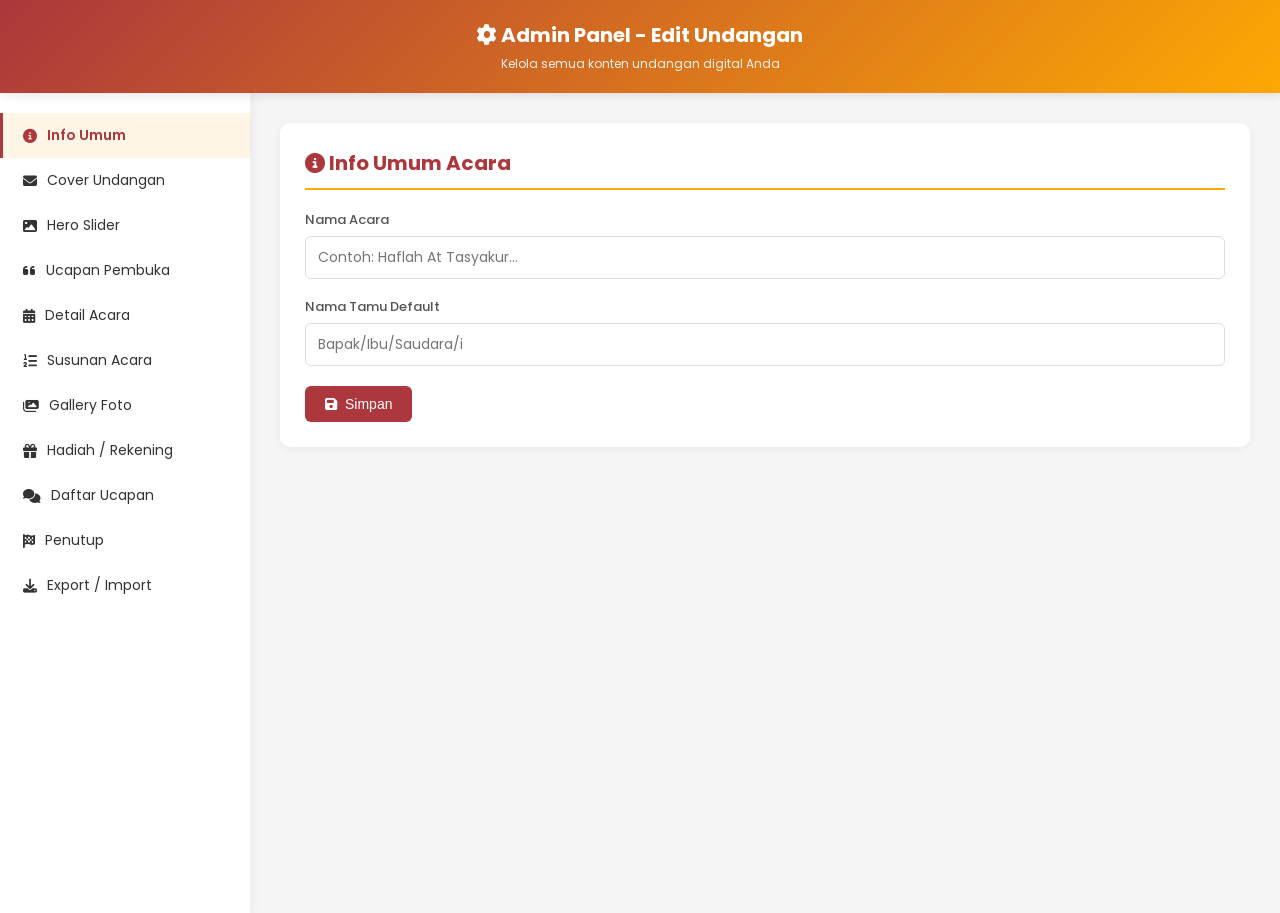
==== admin.html @ fc87ed54 "Create admin.html" ====
<!DOCTYPE html>
<html lang="id">
<head>
<meta charset="UTF-8">
<meta name="viewport" content="width=device-width, initial-scale=1">
<title>Admin Panel - Edit Undangan</title>
<link href="https://fonts.googleapis.com/css2?family=Poppins:wght@300;400;500;600;700&display=swap" rel="stylesheet">
<link rel="stylesheet" href="https://cdnjs.cloudflare.com/ajax/libs/font-awesome/6.4.0/css/all.min.css">
<style>
  * { margin: 0; padding: 0; box-sizing: border-box; }
  body {
    font-family: 'Poppins', sans-serif;
    background: #f5f5f5;
    color: #333;
  }
  
  .admin-header {
    background: linear-gradient(135deg, #ac373c, #ffa803);
    color: white;
    padding: 20px;
    text-align: center;
    box-shadow: 0 2px 10px rgba(0,0,0,0.1);
    position: sticky;
    top: 0;
    z-index: 100;
  }
  
  .admin-header h1 { font-size: 20px; margin-bottom: 5px; }
  .admin-header p { font-size: 12px; opacity: 0.9; }
  
  .admin-container {
    display: flex;
    min-height: calc(100vh - 80px);
  }
  
  .sidebar {
    width: 250px;
    background: white;
    padding: 20px 0;
    box-shadow: 2px 0 10px rgba(0,0,0,0.05);
    position: sticky;
    top: 80px;
    height: calc(100vh - 80px);
    overflow-y: auto;
  }
  
  .sidebar-item {
    padding: 12px 20px;
    cursor: pointer;
    transition: all 0.3s;
    border-left: 3px solid transparent;
    font-size: 14px;
    display: flex;
    align-items: center;
    gap: 10px;
  }
  
  .sidebar-item:hover {
    background: #f8f8f8;
    border-left-color: #ffa803;
  }
  
  .sidebar-item.active {
    background: #fff5e6;
    border-left-color: #ac373c;
    color: #ac373c;
    font-weight: 600;
  }
  
  .main-panel {
    flex: 1;
    padding: 30px;
    overflow-y: auto;
  }
  
  .panel-section {
    background: white;
    padding: 25px;
    border-radius: 10px;
    box-shadow: 0 2px 10px rgba(0,0,0,0.05);
    margin-bottom: 20px;
    display: none;
  }
  
  .panel-section.active { display: block; }
  
  .panel-section h2 {
    color: #ac373c;
    font-size: 20px;
    margin-bottom: 20px;
    padding-bottom: 10px;
    border-bottom: 2px solid #ffa803;
  }
  
  .form-group {
    margin-bottom: 18px;
  }
  
  .form-group label {
    display: block;
    font-size: 13px;
    font-weight: 500;
    color: #555;
    margin-bottom: 6px;
  }
  
  .form-group input,
  .form-group textarea,
  .form-group select {
    width: 100%;
    padding: 10px 12px;
    border: 1px solid #ddd;
    border-radius: 6px;
    font-size: 14px;
    font-family: inherit;
    transition: border 0.3s;
  }
  
  .form-group input:focus,
  .form-group textarea:focus,
  .form-group select:focus {
    outline: none;
    border-color: #ac373c;
  }
  
  .form-group textarea {
    resize: vertical;
    min-height: 80px;
  }
  
  .btn {
    padding: 10px 20px;
    border: none;
    border-radius: 6px;
    cursor: pointer;
    font-size: 14px;
    font-weight: 500;
    transition: all 0.3s;
    display: inline-flex;
    align-items: center;
    gap: 8px;
  }
  
  .btn-primary {
    background: #ac373c;
    color: white;
  }
  
  .btn-primary:hover { background: #8a2c30; }
  
  .btn-secondary {
    background: #ffa803;
    color: #333;
  }
  
  .btn-secondary:hover { background: #e69500; }
  
  .btn-danger {
    background: #dc3545;
    color: white;
  }
  
  .btn-success {
    background: #28a745;
    color: white;
  }
  
  .btn-group {
    display: flex;
    gap: 10px;
    margin-top: 20px;
    flex-wrap: wrap;
  }
  
  .list-item {
    background: #f8f8f8;
    padding: 15px;
    border-radius: 8px;
    margin-bottom: 10px;
    border-left: 4px solid #ffa803;
    position: relative;
  }
  
  .list-item-actions {
    position: absolute;
    top: 10px;
    right: 10px;
    display: flex;
    gap: 5px;
  }
  
  .list-item-actions button {
    width: 30px; height: 30px;
    border: none;
    border-radius: 5px;
    cursor: pointer;
    font-size: 12px;
  }
  
  .btn-edit { background: #17a2b8; color: white; }
  .btn-delete { background: #dc3545; color: white; }
  
  .preview-box {
    background: #f8f8f8;
    padding: 15px;
    border-radius: 8px;
    margin-top: 10px;
    border: 1px dashed #ccc;
    text-align: center;
  }
  
  .preview-box img {
    max-width: 100%;
    max-height: 200px;
    border-radius: 6px;
  }
  
  .alert {
    padding: 12px 15px;
    border-radius: 6px;
    margin-bottom: 15px;
    font-size: 13px;
    display: none;
  }
  
  .alert-success {
    background: #d4edda;
    color: #155724;
    border: 1px solid #c3e6cb;
  }
  
  .tabs {
    display: flex;
    gap: 5px;
    margin-bottom: 20px;
    border-bottom: 2px solid #eee;
  }
  
  .tab {
    padding: 10px 20px;
    cursor: pointer;
    border-bottom: 2px solid transparent;
    margin-bottom: -2px;
    font-size: 14px;
    transition: all 0.3s;
  }
  
  .tab.active {
    border-bottom-color: #ac373c;
    color: #ac373c;
    font-weight: 600;
  }
  
  .tab-content { display: none; }
  .tab-content.active { display: block; }
  
  @media (max-width: 768px) {
    .admin-container { flex-direction: column; }
    .sidebar {
      width: 100%;
      height: auto;
      position: static;
      display: flex;
      overflow-x: auto;
      padding: 10px;
    }
    .sidebar-item {
      white-space: nowrap;
      border-left: none;
      border-bottom: 3px solid transparent;
    }
    .sidebar-item.active {
      border-left: none;
      border-bottom-color: #ac373c;
    }
  }
</style>
</head>
<body>

<div class="admin-header">
  <h1><i class="fas fa-cog"></i> Admin Panel - Edit Undangan</h1>
  <p>Kelola semua konten undangan digital Anda</p>
</div>

<div class="admin-container">
  <!-- SIDEBAR -->
  <div class="sidebar">
    <div class="sidebar-item active" onclick="showSection('info-umum')">
      <i class="fas fa-info-circle"></i> Info Umum
    </div>
    <div class="sidebar-item" onclick="showSection('cover')">
      <i class="fas fa-envelope"></i> Cover Undangan
    </div>
    <div class="sidebar-item" onclick="showSection('hero')">
      <i class="fas fa-image"></i> Hero Slider
    </div>
    <div class="sidebar-item" onclick="showSection('pembuka')">
      <i class="fas fa-quote-left"></i> Ucapan Pembuka
    </div>
    <div class="sidebar-item" onclick="showSection('acara')">
      <i class="fas fa-calendar-alt"></i> Detail Acara
    </div>
    <div class="sidebar-item" onclick="showSection('susunan')">
      <i class="fas fa-list-ol"></i> Susunan Acara
    </div>
    <div class="sidebar-item" onclick="showSection('gallery')">
      <i class="fas fa-images"></i> Gallery Foto
    </div>
    <div class="sidebar-item" onclick="showSection('hadiah')">
      <i class="fas fa-gift"></i> Hadiah / Rekening
    </div>
    <div class="sidebar-item" onclick="showSection('ucapan')">
      <i class="fas fa-comments"></i> Daftar Ucapan
    </div>
    <div class="sidebar-item" onclick="showSection('penutup')">
      <i class="fas fa-flag-checkered"></i> Penutup
    </div>
    <div class="sidebar-item" onclick="showSection('export')">
      <i class="fas fa-download"></i> Export / Import
    </div>
  </div>

  <!-- MAIN PANEL -->
  <div class="main-panel">
    <div id="alert-success" class="alert alert-success">
      <i class="fas fa-check-circle"></i> Data berhasil disimpan!
    </div>

    <!-- INFO UMUM -->
    <div class="panel-section active" id="section-info-umum">
      <h2><i class="fas fa-info-circle"></i> Info Umum Acara</h2>
      <div class="form-group">
        <label>Nama Acara</label>
        <input type="text" id="field-nama-acara" placeholder="Contoh: Haflah At Tasyakur...">
      </div>
      <div class="form-group">
        <label>Nama Tamu Default</label>
        <input type="text" id="field-nama-tamu" placeholder="Bapak/Ibu/Saudara/i">
      </div>
      <div class="btn-group">
        <button class="btn btn-primary" onclick="saveInfoUmum()">
          <i class="fas fa-save"></i> Simpan
        </button>
      </div>
    </div>

    <!-- COVER -->
    <div class="panel-section" id="section-cover">
      <h2><i class="fas fa-envelope"></i> Cover Undangan</h2>
      <p style="font-size: 13px; color: #666; margin-bottom: 15px;">
        Cover adalah halaman pertama yang dilihat tamu. Ornamen dan background menggunakan template default.
      </p>
      <div class="form-group">
        <label>Teks Pembuka</label>
        <input type="text" id="field-cover-subtitle" value="We Invite You To">
      </div>
      <div class="btn-group">
        <button class="btn btn-primary" onclick="saveCover()">
          <i class="fas fa-save"></i> Simpan
        </button>
      </div>
    </div>

    <!-- HERO SLIDER -->
    <div class="panel-section" id="section-hero">
      <h2><i class="fas fa-image"></i> Hero Slider</h2>
      <p style="font-size: 13px; color: #666; margin-bottom: 15px;">
        Gambar-gambar yang tampil di halaman hero (slider otomatis).
      </p>
      <div id="hero-list"></div>
      <div class="btn-group">
        <button class="btn btn-secondary" onclick="addHeroSlide()">
          <i class="fas fa-plus"></i> Tambah Slide
        </button>
        <button class="btn btn-primary" onclick="saveHero()">
          <i class="fas fa-save"></i> Simpan
        </button>
      </div>
    </div>

    <!-- UCAPAN PEMBUKA -->
    <div class="panel-section" id="section-pembuka">
      <h2><i class="fas fa-quote-left"></i> Ucapan Pembuka</h2>
      <div class="form-group">
        <label>Teks Pembuka (HTML diperbolehkan)</label>
        <textarea id="field-ucapan-pembuka" rows="6"></textarea>
      </div>
      <div class="form-group">
        <label>Deskripsi Acara (HTML diperbolehkan)</label>
        <textarea id="field-deskripsi-acara" rows="8"></textarea>
      </div>
      <div class="form-group">
        <label>Foto Sampul (URL)</label>
        <input type="text" id="field-foto-sampul" placeholder="https://...">
        <div class="preview-box" id="preview-foto-sampul"></div>
      </div>
      <div class="btn-group">
        <button class="btn btn-primary" onclick="savePembuka()">
          <i class="fas fa-save"></i> Simpan
        </button>
      </div>
    </div>

    <!-- DETAIL ACARA -->
    <div class="panel-section" id="section-acara">
      <h2><i class="fas fa-calendar-alt"></i> Detail Acara</h2>
      <div class="form-group">
        <label>Tanggal & Waktu Acara</label>
        <input type="datetime-local" id="field-tanggal-acara">
      </div>
      <div class="form-group">
        <label>Tampilan Tanggal (teks)</label>
        <input type="text" id="field-tanggal-display" placeholder="Senin, 08 Mei 2023">
      </div>
      <div class="form-group">
        <label>Waktu Acara (teks)</label>
        <input type="text" id="field-waktu-acara" placeholder="Pukul 18:00 WIB Sampai Selesai">
      </div>
      <div class="form-group">
        <label>Alamat Acara (HTML diperbolehkan)</label>
        <textarea id="field-alamat-acara" rows="3"></textarea>
      </div>
      <div class="form-group">
        <label>Link Google Maps</label>
        <input type="text" id="field-link-maps" placeholder="https://goo.gl/maps/...">
      </div>
      <div class="form-group">
        <label>Embed Google Maps (iframe src)</label>
        <textarea id="field-embed-maps" rows="2"></textarea>
      </div>
      <div class="btn-group">
        <button class="btn btn-primary" onclick="saveAcara()">
          <i class="fas fa-save"></i> Simpan
        </button>
      </div>
    </div>

    <!-- SUSUNAN ACARA -->
    <div class="panel-section" id="section-susunan">
      <h2><i class="fas fa-list-ol"></i> Susunan Acara</h2>
      <div id="susunan-list"></div>
      <div class="btn-group">
        <button class="btn btn-secondary" onclick="addSusunan()">
          <i class="fas fa-plus"></i> Tambah Item
        </button>
        <button class="btn btn-primary" onclick="saveSusunan()">
          <i class="fas fa-save"></i> Simpan
        </button>
      </div>
    </div>

    <!-- GALLERY -->
    <div class="panel-section" id="section-gallery">
      <h2><i class="fas fa-images"></i> Gallery Foto</h2>
      <div id="gallery-list"></div>
      <div class="btn-group">
        <button class="btn btn-secondary" onclick="addGallery()">
          <i class="fas fa-plus"></i> Tambah Foto
        </button>
        <button class="btn btn-primary" onclick="saveGallery()">
          <i class="fas fa-save"></i> Simpan
        </button>
      </div>
    </div>

    <!-- HADIAH / REKENING -->
    <div class="panel-section" id="section-hadiah">
      <h2><i class="fas fa-gift"></i> Hadiah / Amplop Digital</h2>
      <div id="rekening-list"></div>
      <div class="btn-group">
        <button class="btn btn-secondary" onclick="addRekening()">
          <i class="fas fa-plus"></i> Tambah Rekening
        </button>
        <button class="btn btn-primary" onclick="saveHadiah()">
          <i class="fas fa-save"></i> Simpan
        </button>
      </div>
    </div>

    <!-- UCAPAN LIST -->
    <div class="panel-section" id="section-ucapan">
      <h2><i class="fas fa-comments"></i> Daftar Ucapan</h2>
      <p style="font-size: 13px; color: #666; margin-bottom: 15px;">
        Kelola ucapan tamu yang sudah masuk.
      </p>
      <div id="ucapan-list-admin"></div>
      <div class="btn-group">
        <button class="btn btn-secondary" onclick="addUcapan()">
          <i class="fas fa-plus"></i> Tambah Ucapan Manual
        </button>
        <button class="btn btn-primary" onclick="saveUcapanList()">
          <i class="fas fa-save"></i> Simpan
        </button>
      </div>
    </div>

    <!-- PENUTUP -->
    <div class="panel-section" id="section-penutup">
      <h2><i class="fas fa-flag-checkered"></i> Penutup</h2>
      <div class="form-group">
        <label>Teks Penutup</label>
        <textarea id="field-ucapan-penutup" rows="4"></textarea>
      </div>
      <div class="form-group">
        <label>Foto Penutup (URL)</label>
        <input type="text" id="field-foto-penutup" placeholder="https://...">
        <div class="preview-box" id="preview-foto-penutup"></div>
      </div>
      <div class="btn-group">
        <button class="btn btn-primary" onclick="savePenutup()">
          <i class="fas fa-save"></i> Simpan
        </button>
      </div>
    </div>

    <!-- EXPORT / IMPORT -->
    <div class="panel-section" id="section-export">
      <h2><i class="fas fa-download"></i> Export / Import Data</h2>
      <p style="font-size: 13px; color: #666; margin-bottom: 15px;">
        Backup atau restore data undangan Anda.
      </p>
      <div class="btn-group">
        <button class="btn btn-primary" onclick="exportData()">
          <i class="fas fa-download"></i> Export JSON
        </button>
        <button class="btn btn-secondary" onclick="document.getElementById('import-file').click()">
          <i class="fas fa-upload"></i> Import JSON
        </button>
        <input type="file" id="import-file" accept=".json" style="display:none" onchange="importData(event)">
        <button class="btn btn-danger" onclick="resetData()">
          <i class="fas fa-trash"></i> Reset ke Default
        </button>
      </div>
      <div class="btn-group" style="margin-top: 30px;">
        <a href="index.html" target="_blank" class="btn btn-success">
          <i class="fas fa-external-link-alt"></i> Preview Undangan
        </a>
      </div>
    </div>
  </div>
</div>

<script src="js/admin.js"></script>
</body>
</html>
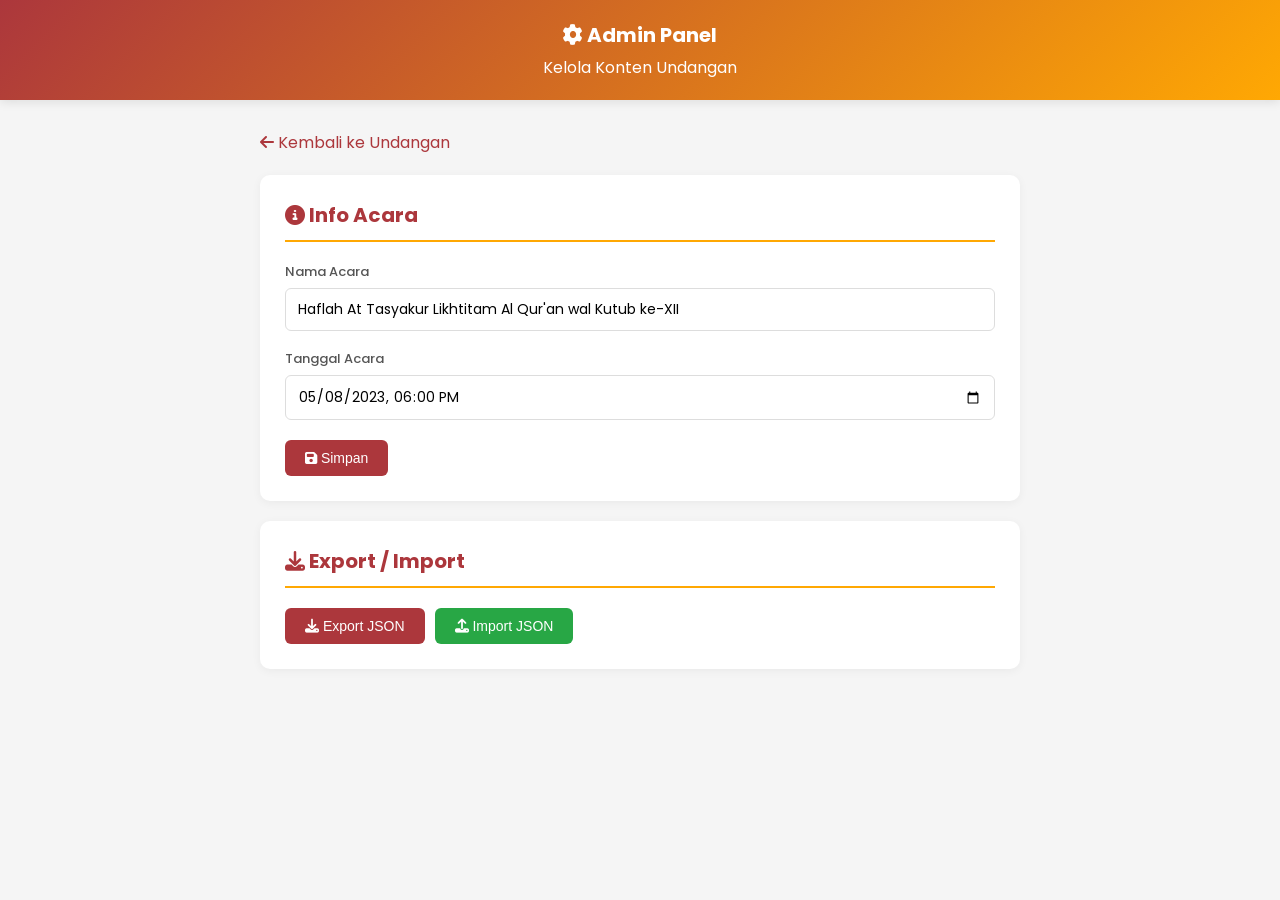
==== commit 0fd5514b: "Create admin.html" ====
--- a/admin.html
+++ b/admin.html
@@ -1,546 +1,247 @@
 <!DOCTYPE html>
 <html lang="id">
 <head>
-<meta charset="UTF-8">
-<meta name="viewport" content="width=device-width, initial-scale=1">
-<title>Admin Panel - Edit Undangan</title>
-<link href="https://fonts.googleapis.com/css2?family=Poppins:wght@300;400;500;600;700&display=swap" rel="stylesheet">
-<link rel="stylesheet" href="https://cdnjs.cloudflare.com/ajax/libs/font-awesome/6.4.0/css/all.min.css">
-<style>
-  * { margin: 0; padding: 0; box-sizing: border-box; }
-  body {
-    font-family: 'Poppins', sans-serif;
-    background: #f5f5f5;
-    color: #333;
-  }
-  
-  .admin-header {
-    background: linear-gradient(135deg, #ac373c, #ffa803);
-    color: white;
-    padding: 20px;
-    text-align: center;
-    box-shadow: 0 2px 10px rgba(0,0,0,0.1);
-    position: sticky;
-    top: 0;
-    z-index: 100;
-  }
-  
-  .admin-header h1 { font-size: 20px; margin-bottom: 5px; }
-  .admin-header p { font-size: 12px; opacity: 0.9; }
-  
-  .admin-container {
-    display: flex;
-    min-height: calc(100vh - 80px);
-  }
-  
-  .sidebar {
-    width: 250px;
-    background: white;
-    padding: 20px 0;
-    box-shadow: 2px 0 10px rgba(0,0,0,0.05);
-    position: sticky;
-    top: 80px;
-    height: calc(100vh - 80px);
-    overflow-y: auto;
-  }
-  
-  .sidebar-item {
-    padding: 12px 20px;
-    cursor: pointer;
-    transition: all 0.3s;
-    border-left: 3px solid transparent;
-    font-size: 14px;
-    display: flex;
-    align-items: center;
-    gap: 10px;
-  }
-  
-  .sidebar-item:hover {
-    background: #f8f8f8;
-    border-left-color: #ffa803;
-  }
-  
-  .sidebar-item.active {
-    background: #fff5e6;
-    border-left-color: #ac373c;
-    color: #ac373c;
-    font-weight: 600;
-  }
-  
-  .main-panel {
-    flex: 1;
-    padding: 30px;
-    overflow-y: auto;
-  }
-  
-  .panel-section {
-    background: white;
-    padding: 25px;
-    border-radius: 10px;
-    box-shadow: 0 2px 10px rgba(0,0,0,0.05);
-    margin-bottom: 20px;
-    display: none;
-  }
-  
-  .panel-section.active { display: block; }
-  
-  .panel-section h2 {
-    color: #ac373c;
-    font-size: 20px;
-    margin-bottom: 20px;
-    padding-bottom: 10px;
-    border-bottom: 2px solid #ffa803;
-  }
-  
-  .form-group {
-    margin-bottom: 18px;
-  }
-  
-  .form-group label {
-    display: block;
-    font-size: 13px;
-    font-weight: 500;
-    color: #555;
-    margin-bottom: 6px;
-  }
-  
-  .form-group input,
-  .form-group textarea,
-  .form-group select {
-    width: 100%;
-    padding: 10px 12px;
-    border: 1px solid #ddd;
-    border-radius: 6px;
-    font-size: 14px;
-    font-family: inherit;
-    transition: border 0.3s;
-  }
-  
-  .form-group input:focus,
-  .form-group textarea:focus,
-  .form-group select:focus {
-    outline: none;
-    border-color: #ac373c;
-  }
-  
-  .form-group textarea {
-    resize: vertical;
-    min-height: 80px;
-  }
-  
-  .btn {
-    padding: 10px 20px;
-    border: none;
-    border-radius: 6px;
-    cursor: pointer;
-    font-size: 14px;
-    font-weight: 500;
-    transition: all 0.3s;
-    display: inline-flex;
-    align-items: center;
-    gap: 8px;
-  }
-  
-  .btn-primary {
-    background: #ac373c;
-    color: white;
-  }
-  
-  .btn-primary:hover { background: #8a2c30; }
-  
-  .btn-secondary {
-    background: #ffa803;
-    color: #333;
-  }
-  
-  .btn-secondary:hover { background: #e69500; }
-  
-  .btn-danger {
-    background: #dc3545;
-    color: white;
-  }
-  
-  .btn-success {
-    background: #28a745;
-    color: white;
-  }
-  
-  .btn-group {
-    display: flex;
-    gap: 10px;
-    margin-top: 20px;
-    flex-wrap: wrap;
-  }
-  
-  .list-item {
-    background: #f8f8f8;
-    padding: 15px;
-    border-radius: 8px;
-    margin-bottom: 10px;
-    border-left: 4px solid #ffa803;
-    position: relative;
-  }
-  
-  .list-item-actions {
-    position: absolute;
-    top: 10px;
-    right: 10px;
-    display: flex;
-    gap: 5px;
-  }
-  
-  .list-item-actions button {
-    width: 30px; height: 30px;
-    border: none;
-    border-radius: 5px;
-    cursor: pointer;
-    font-size: 12px;
-  }
-  
-  .btn-edit { background: #17a2b8; color: white; }
-  .btn-delete { background: #dc3545; color: white; }
-  
-  .preview-box {
-    background: #f8f8f8;
-    padding: 15px;
-    border-radius: 8px;
-    margin-top: 10px;
-    border: 1px dashed #ccc;
-    text-align: center;
-  }
-  
-  .preview-box img {
-    max-width: 100%;
-    max-height: 200px;
-    border-radius: 6px;
-  }
-  
-  .alert {
-    padding: 12px 15px;
-    border-radius: 6px;
-    margin-bottom: 15px;
-    font-size: 13px;
-    display: none;
-  }
-  
-  .alert-success {
-    background: #d4edda;
-    color: #155724;
-    border: 1px solid #c3e6cb;
-  }
-  
-  .tabs {
-    display: flex;
-    gap: 5px;
-    margin-bottom: 20px;
-    border-bottom: 2px solid #eee;
-  }
-  
-  .tab {
-    padding: 10px 20px;
-    cursor: pointer;
-    border-bottom: 2px solid transparent;
-    margin-bottom: -2px;
-    font-size: 14px;
-    transition: all 0.3s;
-  }
-  
-  .tab.active {
-    border-bottom-color: #ac373c;
-    color: #ac373c;
-    font-weight: 600;
-  }
-  
-  .tab-content { display: none; }
-  .tab-content.active { display: block; }
-  
-  @media (max-width: 768px) {
-    .admin-container { flex-direction: column; }
-    .sidebar {
-      width: 100%;
-      height: auto;
-      position: static;
-      display: flex;
-      overflow-x: auto;
-      padding: 10px;
-    }
-    .sidebar-item {
-      white-space: nowrap;
-      border-left: none;
-      border-bottom: 3px solid transparent;
-    }
-    .sidebar-item.active {
-      border-left: none;
-      border-bottom-color: #ac373c;
-    }
-  }
-</style>
+    <meta charset="UTF-8">
+    <meta name="viewport" content="width=device-width, initial-scale=1">
+    <title>Admin Panel - Edit Undangan</title>
+    <link href="https://fonts.googleapis.com/css2?family=Poppins:wght@300;400;500;600;700&display=swap" rel="stylesheet">
+    <link rel="stylesheet" href="https://cdnjs.cloudflare.com/ajax/libs/font-awesome/6.4.0/css/all.min.css">
+    <style>
+        * { margin: 0; padding: 0; box-sizing: border-box; }
+        body {
+            font-family: 'Poppins', sans-serif;
+            background: #f5f5f5;
+            color: #333;
+        }
+        
+        .admin-header {
+            background: linear-gradient(135deg, #ac373c, #ffa803);
+            color: white;
+            padding: 20px;
+            text-align: center;
+            box-shadow: 0 2px 10px rgba(0,0,0,0.1);
+        }
+        
+        .admin-header h1 { font-size: 20px; margin-bottom: 5px; }
+        
+        .admin-container {
+            max-width: 800px;
+            margin: 30px auto;
+            padding: 0 20px;
+        }
+        
+        .panel-section {
+            background: white;
+            padding: 25px;
+            border-radius: 10px;
+            box-shadow: 0 2px 10px rgba(0,0,0,0.05);
+            margin-bottom: 20px;
+        }
+        
+        .panel-section h2 {
+            color: #ac373c;
+            font-size: 20px;
+            margin-bottom: 20px;
+            padding-bottom: 10px;
+            border-bottom: 2px solid #ffa803;
+        }
+        
+        .form-group {
+            margin-bottom: 18px;
+        }
+        
+        .form-group label {
+            display: block;
+            font-size: 13px;
+            font-weight: 500;
+            color: #555;
+            margin-bottom: 6px;
+        }
+        
+        .form-group input,
+        .form-group textarea {
+            width: 100%;
+            padding: 10px 12px;
+            border: 1px solid #ddd;
+            border-radius: 6px;
+            font-size: 14px;
+            font-family: inherit;
+        }
+        
+        .form-group input:focus,
+        .form-group textarea:focus {
+            outline: none;
+            border-color: #ac373c;
+        }
+        
+        .btn {
+            padding: 10px 20px;
+            border: none;
+            border-radius: 6px;
+            cursor: pointer;
+            font-size: 14px;
+            font-weight: 500;
+            transition: all 0.3s;
+        }
+        
+        .btn-primary {
+            background: #ac373c;
+            color: white;
+        }
+        
+        .btn-primary:hover { background: #8a2c30; }
+        
+        .btn-success {
+            background: #28a745;
+            color: white;
+        }
+        
+        .btn-group {
+            display: flex;
+            gap: 10px;
+            margin-top: 20px;
+            flex-wrap: wrap;
+        }
+        
+        .alert {
+            padding: 12px 15px;
+            border-radius: 6px;
+            margin-bottom: 15px;
+            display: none;
+        }
+        
+        .alert-success {
+            background: #d4edda;
+            color: #155724;
+            border: 1px solid #c3e6cb;
+        }
+        
+        .back-link {
+            display: inline-block;
+            margin-bottom: 20px;
+            color: #ac373c;
+            text-decoration: none;
+        }
+        
+        .back-link:hover { text-decoration: underline; }
+    </style>
 </head>
 <body>
-
-<div class="admin-header">
-  <h1><i class="fas fa-cog"></i> Admin Panel - Edit Undangan</h1>
-  <p>Kelola semua konten undangan digital Anda</p>
-</div>
-
-<div class="admin-container">
-  <!-- SIDEBAR -->
-  <div class="sidebar">
-    <div class="sidebar-item active" onclick="showSection('info-umum')">
-      <i class="fas fa-info-circle"></i> Info Umum
+    <div class="admin-header">
+        <h1><i class="fas fa-cog"></i> Admin Panel</h1>
+        <p>Kelola Konten Undangan</p>
     </div>
-    <div class="sidebar-item" onclick="showSection('cover')">
-      <i class="fas fa-envelope"></i> Cover Undangan
+    
+    <div class="admin-container">
+        <a href="index.html" class="back-link"><i class="fas fa-arrow-left"></i> Kembali ke Undangan</a>
+        
+        <div id="alert-success" class="alert alert-success">
+            <i class="fas fa-check-circle"></i> Data berhasil disimpan!
+        </div>
+        
+        <div class="panel-section">
+            <h2><i class="fas fa-info-circle"></i> Info Acara</h2>
+            <div class="form-group">
+                <label>Nama Acara</label>
+                <input type="text" id="field-nama-acara" placeholder="Contoh: Haflah At Tasyakur...">
+            </div>
+            <div class="form-group">
+                <label>Tanggal Acara</label>
+                <input type="datetime-local" id="field-tanggal-acara">
+            </div>
+            <div class="btn-group">
+                <button class="btn btn-primary" onclick="saveData()">
+                    <i class="fas fa-save"></i> Simpan
+                </button>
+            </div>
+        </div>
+        
+        <div class="panel-section">
+            <h2><i class="fas fa-download"></i> Export / Import</h2>
+            <div class="btn-group">
+                <button class="btn btn-primary" onclick="exportData()">
+                    <i class="fas fa-download"></i> Export JSON
+                </button>
+                <button class="btn btn-success" onclick="document.getElementById('import-file').click()">
+                    <i class="fas fa-upload"></i> Import JSON
+                </button>
+                <input type="file" id="import-file" accept=".json" style="display:none" onchange="importData(event)">
+            </div>
+        </div>
     </div>
-    <div class="sidebar-item" onclick="showSection('hero')">
-      <i class="fas fa-image"></i> Hero Slider
-    </div>
-    <div class="sidebar-item" onclick="showSection('pembuka')">
-      <i class="fas fa-quote-left"></i> Ucapan Pembuka
-    </div>
-    <div class="sidebar-item" onclick="showSection('acara')">
-      <i class="fas fa-calendar-alt"></i> Detail Acara
-    </div>
-    <div class="sidebar-item" onclick="showSection('susunan')">
-      <i class="fas fa-list-ol"></i> Susunan Acara
-    </div>
-    <div class="sidebar-item" onclick="showSection('gallery')">
-      <i class="fas fa-images"></i> Gallery Foto
-    </div>
-    <div class="sidebar-item" onclick="showSection('hadiah')">
-      <i class="fas fa-gift"></i> Hadiah / Rekening
-    </div>
-    <div class="sidebar-item" onclick="showSection('ucapan')">
-      <i class="fas fa-comments"></i> Daftar Ucapan
-    </div>
-    <div class="sidebar-item" onclick="showSection('penutup')">
-      <i class="fas fa-flag-checkered"></i> Penutup
-    </div>
-    <div class="sidebar-item" onclick="showSection('export')">
-      <i class="fas fa-download"></i> Export / Import
-    </div>
-  </div>
-
-  <!-- MAIN PANEL -->
-  <div class="main-panel">
-    <div id="alert-success" class="alert alert-success">
-      <i class="fas fa-check-circle"></i> Data berhasil disimpan!
-    </div>
-
-    <!-- INFO UMUM -->
-    <div class="panel-section active" id="section-info-umum">
-      <h2><i class="fas fa-info-circle"></i> Info Umum Acara</h2>
-      <div class="form-group">
-        <label>Nama Acara</label>
-        <input type="text" id="field-nama-acara" placeholder="Contoh: Haflah At Tasyakur...">
-      </div>
-      <div class="form-group">
-        <label>Nama Tamu Default</label>
-        <input type="text" id="field-nama-tamu" placeholder="Bapak/Ibu/Saudara/i">
-      </div>
-      <div class="btn-group">
-        <button class="btn btn-primary" onclick="saveInfoUmum()">
-          <i class="fas fa-save"></i> Simpan
-        </button>
-      </div>
-    </div>
-
-    <!-- COVER -->
-    <div class="panel-section" id="section-cover">
-      <h2><i class="fas fa-envelope"></i> Cover Undangan</h2>
-      <p style="font-size: 13px; color: #666; margin-bottom: 15px;">
-        Cover adalah halaman pertama yang dilihat tamu. Ornamen dan background menggunakan template default.
-      </p>
-      <div class="form-group">
-        <label>Teks Pembuka</label>
-        <input type="text" id="field-cover-subtitle" value="We Invite You To">
-      </div>
-      <div class="btn-group">
-        <button class="btn btn-primary" onclick="saveCover()">
-          <i class="fas fa-save"></i> Simpan
-        </button>
-      </div>
-    </div>
-
-    <!-- HERO SLIDER -->
-    <div class="panel-section" id="section-hero">
-      <h2><i class="fas fa-image"></i> Hero Slider</h2>
-      <p style="font-size: 13px; color: #666; margin-bottom: 15px;">
-        Gambar-gambar yang tampil di halaman hero (slider otomatis).
-      </p>
-      <div id="hero-list"></div>
-      <div class="btn-group">
-        <button class="btn btn-secondary" onclick="addHeroSlide()">
-          <i class="fas fa-plus"></i> Tambah Slide
-        </button>
-        <button class="btn btn-primary" onclick="saveHero()">
-          <i class="fas fa-save"></i> Simpan
-        </button>
-      </div>
-    </div>
-
-    <!-- UCAPAN PEMBUKA -->
-    <div class="panel-section" id="section-pembuka">
-      <h2><i class="fas fa-quote-left"></i> Ucapan Pembuka</h2>
-      <div class="form-group">
-        <label>Teks Pembuka (HTML diperbolehkan)</label>
-        <textarea id="field-ucapan-pembuka" rows="6"></textarea>
-      </div>
-      <div class="form-group">
-        <label>Deskripsi Acara (HTML diperbolehkan)</label>
-        <textarea id="field-deskripsi-acara" rows="8"></textarea>
-      </div>
-      <div class="form-group">
-        <label>Foto Sampul (URL)</label>
-        <input type="text" id="field-foto-sampul" placeholder="https://...">
-        <div class="preview-box" id="preview-foto-sampul"></div>
-      </div>
-      <div class="btn-group">
-        <button class="btn btn-primary" onclick="savePembuka()">
-          <i class="fas fa-save"></i> Simpan
-        </button>
-      </div>
-    </div>
-
-    <!-- DETAIL ACARA -->
-    <div class="panel-section" id="section-acara">
-      <h2><i class="fas fa-calendar-alt"></i> Detail Acara</h2>
-      <div class="form-group">
-        <label>Tanggal & Waktu Acara</label>
-        <input type="datetime-local" id="field-tanggal-acara">
-      </div>
-      <div class="form-group">
-        <label>Tampilan Tanggal (teks)</label>
-        <input type="text" id="field-tanggal-display" placeholder="Senin, 08 Mei 2023">
-      </div>
-      <div class="form-group">
-        <label>Waktu Acara (teks)</label>
-        <input type="text" id="field-waktu-acara" placeholder="Pukul 18:00 WIB Sampai Selesai">
-      </div>
-      <div class="form-group">
-        <label>Alamat Acara (HTML diperbolehkan)</label>
-        <textarea id="field-alamat-acara" rows="3"></textarea>
-      </div>
-      <div class="form-group">
-        <label>Link Google Maps</label>
-        <input type="text" id="field-link-maps" placeholder="https://goo.gl/maps/...">
-      </div>
-      <div class="form-group">
-        <label>Embed Google Maps (iframe src)</label>
-        <textarea id="field-embed-maps" rows="2"></textarea>
-      </div>
-      <div class="btn-group">
-        <button class="btn btn-primary" onclick="saveAcara()">
-          <i class="fas fa-save"></i> Simpan
-        </button>
-      </div>
-    </div>
-
-    <!-- SUSUNAN ACARA -->
-    <div class="panel-section" id="section-susunan">
-      <h2><i class="fas fa-list-ol"></i> Susunan Acara</h2>
-      <div id="susunan-list"></div>
-      <div class="btn-group">
-        <button class="btn btn-secondary" onclick="addSusunan()">
-          <i class="fas fa-plus"></i> Tambah Item
-        </button>
-        <button class="btn btn-primary" onclick="saveSusunan()">
-          <i class="fas fa-save"></i> Simpan
-        </button>
-      </div>
-    </div>
-
-    <!-- GALLERY -->
-    <div class="panel-section" id="section-gallery">
-      <h2><i class="fas fa-images"></i> Gallery Foto</h2>
-      <div id="gallery-list"></div>
-      <div class="btn-group">
-        <button class="btn btn-secondary" onclick="addGallery()">
-          <i class="fas fa-plus"></i> Tambah Foto
-        </button>
-        <button class="btn btn-primary" onclick="saveGallery()">
-          <i class="fas fa-save"></i> Simpan
-        </button>
-      </div>
-    </div>
-
-    <!-- HADIAH / REKENING -->
-    <div class="panel-section" id="section-hadiah">
-      <h2><i class="fas fa-gift"></i> Hadiah / Amplop Digital</h2>
-      <div id="rekening-list"></div>
-      <div class="btn-group">
-        <button class="btn btn-secondary" onclick="addRekening()">
-          <i class="fas fa-plus"></i> Tambah Rekening
-        </button>
-        <button class="btn btn-primary" onclick="saveHadiah()">
-          <i class="fas fa-save"></i> Simpan
-        </button>
-      </div>
-    </div>
-
-    <!-- UCAPAN LIST -->
-    <div class="panel-section" id="section-ucapan">
-      <h2><i class="fas fa-comments"></i> Daftar Ucapan</h2>
-      <p style="font-size: 13px; color: #666; margin-bottom: 15px;">
-        Kelola ucapan tamu yang sudah masuk.
-      </p>
-      <div id="ucapan-list-admin"></div>
-      <div class="btn-group">
-        <button class="btn btn-secondary" onclick="addUcapan()">
-          <i class="fas fa-plus"></i> Tambah Ucapan Manual
-        </button>
-        <button class="btn btn-primary" onclick="saveUcapanList()">
-          <i class="fas fa-save"></i> Simpan
-        </button>
-      </div>
-    </div>
-
-    <!-- PENUTUP -->
-    <div class="panel-section" id="section-penutup">
-      <h2><i class="fas fa-flag-checkered"></i> Penutup</h2>
-      <div class="form-group">
-        <label>Teks Penutup</label>
-        <textarea id="field-ucapan-penutup" rows="4"></textarea>
-      </div>
-      <div class="form-group">
-        <label>Foto Penutup (URL)</label>
-        <input type="text" id="field-foto-penutup" placeholder="https://...">
-        <div class="preview-box" id="preview-foto-penutup"></div>
-      </div>
-      <div class="btn-group">
-        <button class="btn btn-primary" onclick="savePenutup()">
-          <i class="fas fa-save"></i> Simpan
-        </button>
-      </div>
-    </div>
-
-    <!-- EXPORT / IMPORT -->
-    <div class="panel-section" id="section-export">
-      <h2><i class="fas fa-download"></i> Export / Import Data</h2>
-      <p style="font-size: 13px; color: #666; margin-bottom: 15px;">
-        Backup atau restore data undangan Anda.
-      </p>
-      <div class="btn-group">
-        <button class="btn btn-primary" onclick="exportData()">
-          <i class="fas fa-download"></i> Export JSON
-        </button>
-        <button class="btn btn-secondary" onclick="document.getElementById('import-file').click()">
-          <i class="fas fa-upload"></i> Import JSON
-        </button>
-        <input type="file" id="import-file" accept=".json" style="display:none" onchange="importData(event)">
-        <button class="btn btn-danger" onclick="resetData()">
-          <i class="fas fa-trash"></i> Reset ke Default
-        </button>
-      </div>
-      <div class="btn-group" style="margin-top: 30px;">
-        <a href="index.html" target="_blank" class="btn btn-success">
-          <i class="fas fa-external-link-alt"></i> Preview Undangan
-        </a>
-      </div>
-    </div>
-  </div>
-</div>
-
-<script src="js/admin.js"></script>
+    
+    <script>
+        // Load Data
+        function loadData() {
+            const saved = localStorage.getItem('undangan_data');
+            return saved ? JSON.parse(saved) : getDefaultData();
+        }
+        
+        function getDefaultData() {
+            return {
+                nama_acara: "Haflah At Tasyakur Likhtitam Al Qur'an wal Kutub ke-XII",
+                tanggal_acara: "2023-05-08T18:00",
+                ucapan_list: []
+            };
+        }
+        
+        let data = loadData();
+        
+        // Save Data
+        function saveData() {
+            data.nama_acara = document.getElementById('field-nama-acara').value;
+            data.tanggal_acara = document.getElementById('field-tanggal-acara').value;
+            
+            localStorage.setItem('undangan_data', JSON.stringify(data));
+            showAlert();
+        }
+        
+        // Show Alert
+        function showAlert() {
+            const alert = document.getElementById('alert-success');
+            alert.style.display = 'block';
+            setTimeout(() => { alert.style.display = 'none'; }, 3000);
+        }
+        
+        // Export Data
+        function exportData() {
+            const dataStr = JSON.stringify(data, null, 2);
+            const blob = new Blob([dataStr], { type: 'application/json' });
+            const url = URL.createObjectURL(blob);
+            const a = document.createElement('a');
+            a.href = url;
+            a.download = 'undangan-data-' + Date.now() + '.json';
+            a.click();
+            URL.revokeObjectURL(url);
+        }
+        
+        // Import Data
+        function importData(event) {
+            const file = event.target.files[0];
+            if (!file) return;
+            
+            const reader = new FileReader();
+            reader.onload = function(e) {
+                try {
+                    const imported = JSON.parse(e.target.result);
+                    if (confirm('Import akan mengganti semua data saat ini. Lanjutkan?')) {
+                        data = imported;
+                        localStorage.setItem('undangan_data', JSON.stringify(data));
+                        alert('Data berhasil diimport!');
+                        location.reload();
+                    }
+                } catch (err) {
+                    alert('File tidak valid!');
+                }
+            };
+            reader.readAsText(file);
+        }
+        
+        // Load data ke form
+        window.addEventListener('load', () => {
+            document.getElementById('field-nama-acara').value = data.nama_acara;
+            document.getElementById('field-tanggal-acara').value = data.tanggal_acara;
+        });
+    </script>
 </body>
 </html>
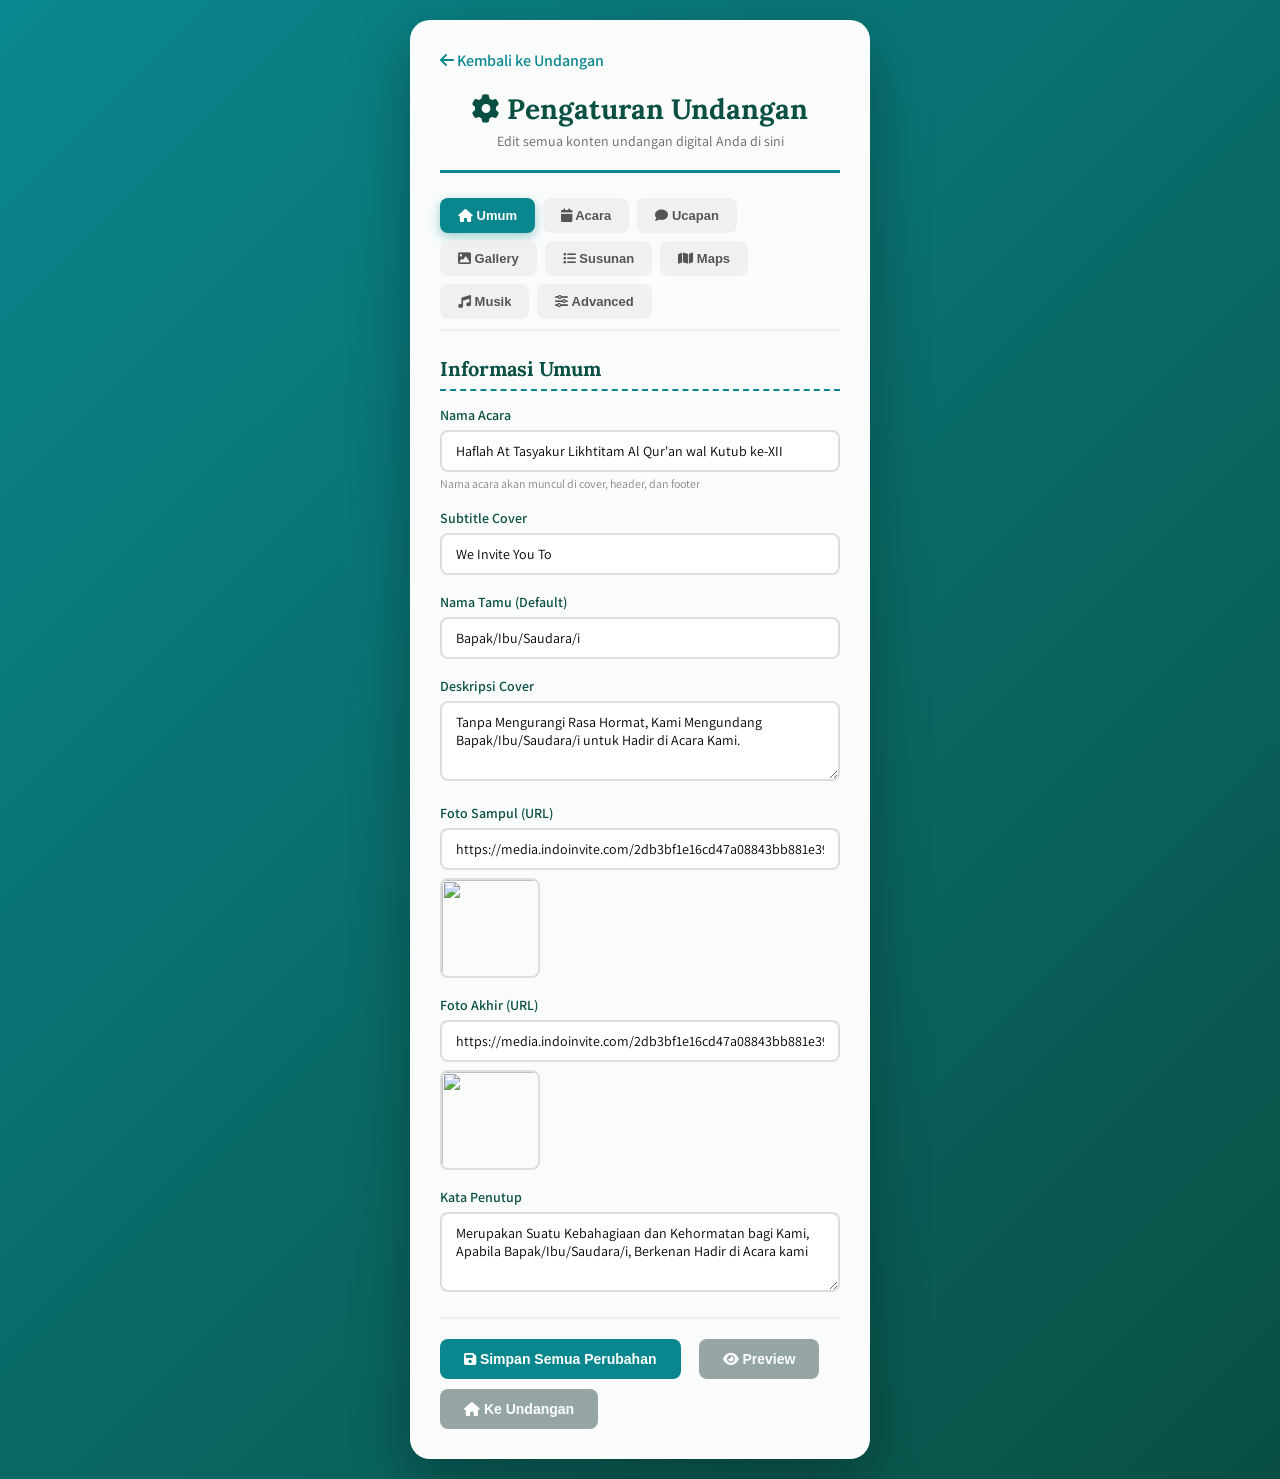
==== commit d2967521: "Update admin.html" ====
--- a/admin.html
+++ b/admin.html
@@ -1,247 +1,760 @@
 <!DOCTYPE html>
 <html lang="id">
 <head>
-    <meta charset="UTF-8">
-    <meta name="viewport" content="width=device-width, initial-scale=1">
-    <title>Admin Panel - Edit Undangan</title>
-    <link href="https://fonts.googleapis.com/css2?family=Poppins:wght@300;400;500;600;700&display=swap" rel="stylesheet">
-    <link rel="stylesheet" href="https://cdnjs.cloudflare.com/ajax/libs/font-awesome/6.4.0/css/all.min.css">
-    <style>
-        * { margin: 0; padding: 0; box-sizing: border-box; }
-        body {
-            font-family: 'Poppins', sans-serif;
-            background: #f5f5f5;
-            color: #333;
-        }
-        
-        .admin-header {
-            background: linear-gradient(135deg, #ac373c, #ffa803);
-            color: white;
-            padding: 20px;
-            text-align: center;
-            box-shadow: 0 2px 10px rgba(0,0,0,0.1);
-        }
-        
-        .admin-header h1 { font-size: 20px; margin-bottom: 5px; }
-        
-        .admin-container {
-            max-width: 800px;
-            margin: 30px auto;
-            padding: 0 20px;
-        }
-        
-        .panel-section {
-            background: white;
-            padding: 25px;
-            border-radius: 10px;
-            box-shadow: 0 2px 10px rgba(0,0,0,0.05);
-            margin-bottom: 20px;
-        }
-        
-        .panel-section h2 {
-            color: #ac373c;
-            font-size: 20px;
-            margin-bottom: 20px;
-            padding-bottom: 10px;
-            border-bottom: 2px solid #ffa803;
-        }
-        
-        .form-group {
-            margin-bottom: 18px;
-        }
-        
-        .form-group label {
-            display: block;
-            font-size: 13px;
-            font-weight: 500;
-            color: #555;
-            margin-bottom: 6px;
-        }
-        
-        .form-group input,
-        .form-group textarea {
-            width: 100%;
-            padding: 10px 12px;
-            border: 1px solid #ddd;
-            border-radius: 6px;
-            font-size: 14px;
-            font-family: inherit;
-        }
-        
-        .form-group input:focus,
-        .form-group textarea:focus {
-            outline: none;
-            border-color: #ac373c;
-        }
-        
-        .btn {
-            padding: 10px 20px;
-            border: none;
-            border-radius: 6px;
-            cursor: pointer;
-            font-size: 14px;
-            font-weight: 500;
-            transition: all 0.3s;
-        }
-        
-        .btn-primary {
-            background: #ac373c;
-            color: white;
-        }
-        
-        .btn-primary:hover { background: #8a2c30; }
-        
-        .btn-success {
-            background: #28a745;
-            color: white;
-        }
-        
-        .btn-group {
-            display: flex;
-            gap: 10px;
-            margin-top: 20px;
-            flex-wrap: wrap;
-        }
-        
-        .alert {
-            padding: 12px 15px;
-            border-radius: 6px;
-            margin-bottom: 15px;
-            display: none;
-        }
-        
-        .alert-success {
-            background: #d4edda;
-            color: #155724;
-            border: 1px solid #c3e6cb;
-        }
-        
-        .back-link {
-            display: inline-block;
-            margin-bottom: 20px;
-            color: #ac373c;
-            text-decoration: none;
-        }
-        
-        .back-link:hover { text-decoration: underline; }
-    </style>
+<meta charset="UTF-8">
+<meta name="viewport" content="width=device-width, initial-scale=1.0">
+<title>Admin - Pengaturan Undangan Digital</title>
+<link rel="stylesheet" href="css/style.css">
+<link href="https://fonts.googleapis.com/css2?family=Lora:wght@400;500;600;700&family=Assistant:wght@300;400;600;700&display=swap" rel="stylesheet">
+<link rel="stylesheet" href="https://cdnjs.cloudflare.com/ajax/libs/font-awesome/6.4.0/css/all.min.css">
+<style>
+* { box-sizing: border-box; margin: 0; padding: 0; }
+body {
+  font-family: 'Assistant', sans-serif;
+  background: linear-gradient(135deg, #0A878E 0%, #094f43 100%);
+  min-height: 100vh;
+  color: #fff;
+  padding: 20px;
+}
+.admin-container {
+  max-width: 900px;
+  margin: 0 auto;
+  background: rgba(255,255,255,0.98);
+  color: #222;
+  border-radius: 20px;
+  padding: 30px;
+  box-shadow: 0 20px 60px rgba(0,0,0,0.3);
+}
+.admin-header {
+  text-align: center;
+  border-bottom: 3px solid #0A878E;
+  padding-bottom: 20px;
+  margin-bottom: 25px;
+}
+.admin-header h1 {
+  font-family: 'Lora', serif;
+  color: #094f43;
+  font-size: 28px;
+}
+.admin-header p { color: #666; font-size: 14px; margin-top: 5px; }
+.tab-nav {
+  display: flex;
+  flex-wrap: wrap;
+  gap: 8px;
+  margin-bottom: 25px;
+  border-bottom: 2px solid #eee;
+  padding-bottom: 10px;
+}
+.tab-btn {
+  padding: 10px 18px;
+  background: #f0f0f0;
+  border: none;
+  border-radius: 8px;
+  cursor: pointer;
+  font-weight: 600;
+  color: #555;
+  transition: all 0.3s;
+  font-size: 13px;
+}
+.tab-btn.active {
+  background: #0A878E;
+  color: #fff;
+  box-shadow: 0 4px 12px rgba(10,135,142,0.4);
+}
+.tab-btn:hover:not(.active) { background: #e0e0e0; }
+.tab-content { display: none; animation: fadeIn 0.4s; }
+.tab-content.active { display: block; }
+@keyframes fadeIn { from {opacity:0; transform:translateY(10px);} to {opacity:1; transform:translateY(0);} }
+.form-group { margin-bottom: 18px; }
+.form-group label {
+  display: block;
+  font-weight: 600;
+  margin-bottom: 6px;
+  color: #094f43;
+  font-size: 14px;
+}
+.form-group input,
+.form-group textarea,
+.form-group select {
+  width: 100%;
+  padding: 10px 14px;
+  border: 2px solid #ddd;
+  border-radius: 8px;
+  font-size: 14px;
+  font-family: inherit;
+  transition: border 0.3s;
+}
+.form-group input:focus,
+.form-group textarea:focus,
+.form-group select:focus {
+  outline: none;
+  border-color: #0A878E;
+}
+.form-group textarea { resize: vertical; min-height: 80px; }
+.form-group small { color: #888; font-size: 12px; margin-top: 4px; display: block; }
+.btn-primary {
+  background: #0A878E;
+  color: #fff;
+  border: none;
+  padding: 12px 24px;
+  border-radius: 8px;
+  cursor: pointer;
+  font-weight: 600;
+  font-size: 14px;
+  transition: all 0.3s;
+  margin-right: 8px;
+}
+.btn-primary:hover { background: #094f43; transform: translateY(-2px); }
+.btn-danger {
+  background: #e74c3c;
+  color: #fff;
+  border: none;
+  padding: 8px 14px;
+  border-radius: 6px;
+  cursor: pointer;
+  font-size: 12px;
+}
+.btn-secondary {
+  background: #95a5a6;
+  color: #fff;
+  border: none;
+  padding: 12px 24px;
+  border-radius: 8px;
+  cursor: pointer;
+  font-weight: 600;
+  font-size: 14px;
+}
+.btn-add {
+  background: #27ae60;
+  color: #fff;
+  border: none;
+  padding: 10px 18px;
+  border-radius: 8px;
+  cursor: pointer;
+  font-size: 13px;
+  margin-bottom: 15px;
+}
+.item-card {
+  background: #f9f9f9;
+  border: 1px solid #e0e0e0;
+  border-radius: 10px;
+  padding: 15px;
+  margin-bottom: 12px;
+  position: relative;
+}
+.item-card .delete-btn {
+  position: absolute;
+  top: 10px;
+  right: 10px;
+  background: #e74c3c;
+  color: #fff;
+  border: none;
+  width: 28px;
+  height: 28px;
+  border-radius: 50%;
+  cursor: pointer;
+  font-size: 12px;
+}
+.section-title {
+  font-family: 'Lora', serif;
+  color: #094f43;
+  font-size: 20px;
+  margin-bottom: 15px;
+  padding-bottom: 8px;
+  border-bottom: 2px dashed #0A878E;
+}
+.alert {
+  padding: 12px 16px;
+  border-radius: 8px;
+  margin-bottom: 15px;
+  font-size: 13px;
+}
+.alert-success { background: #d4edda; color: #155724; border: 1px solid #c3e6cb; }
+.alert-info { background: #d1ecf1; color: #0c5460; border: 1px solid #bee5eb; }
+.preview-box {
+  background: #fff;
+  border: 2px dashed #0A878E;
+  border-radius: 10px;
+  padding: 15px;
+  margin-top: 10px;
+  font-size: 13px;
+}
+.actions-bar {
+  display: flex;
+  gap: 10px;
+  flex-wrap: wrap;
+  margin-top: 20px;
+  padding-top: 20px;
+  border-top: 2px solid #eee;
+}
+.back-link {
+  display: inline-block;
+  margin-bottom: 20px;
+  color: #0A878E;
+  text-decoration: none;
+  font-weight: 600;
+}
+.back-link:hover { text-decoration: underline; }
+.image-preview {
+  width: 100px;
+  height: 100px;
+  object-fit: cover;
+  border-radius: 8px;
+  border: 2px solid #ddd;
+  margin-top: 8px;
+}
+.row-2 { display: grid; grid-template-columns: 1fr 1fr; gap: 15px; }
+@media (max-width: 600px) {
+  .row-2 { grid-template-columns: 1fr; }
+  .admin-container { padding: 20px 15px; }
+  .tab-btn { padding: 8px 12px; font-size: 12px; }
+}
+</style>
 </head>
 <body>
-    <div class="admin-header">
-        <h1><i class="fas fa-cog"></i> Admin Panel</h1>
-        <p>Kelola Konten Undangan</p>
-    </div>
-    
-    <div class="admin-container">
-        <a href="index.html" class="back-link"><i class="fas fa-arrow-left"></i> Kembali ke Undangan</a>
-        
-        <div id="alert-success" class="alert alert-success">
-            <i class="fas fa-check-circle"></i> Data berhasil disimpan!
+
+<div class="admin-container">
+  <a href="index.html" class="back-link"><i class="fa fa-arrow-left"></i> Kembali ke Undangan</a>
+  
+  <div class="admin-header">
+    <h1><i class="fa fa-cog"></i> Pengaturan Undangan</h1>
+    <p>Edit semua konten undangan digital Anda di sini</p>
+  </div>
+
+  <div id="alert-box"></div>
+
+  <div class="tab-nav">
+    <button class="tab-btn active" onclick="showTab('tab-umum', this)"><i class="fa fa-home"></i> Umum</button>
+    <button class="tab-btn" onclick="showTab('tab-acara', this)"><i class="fa fa-calendar"></i> Acara</button>
+    <button class="tab-btn" onclick="showTab('tab-ucapan', this)"><i class="fa fa-comment"></i> Ucapan</button>
+    <button class="tab-btn" onclick="showTab('tab-gallery', this)"><i class="fa fa-image"></i> Gallery</button>
+    <button class="tab-btn" onclick="showTab('tab-susunan', this)"><i class="fa fa-list"></i> Susunan</button>
+    <button class="tab-btn" onclick="showTab('tab-maps', this)"><i class="fa fa-map"></i> Maps</button>
+    <button class="tab-btn" onclick="showTab('tab-musik', this)"><i class="fa fa-music"></i> Musik</button>
+    <button class="tab-btn" onclick="showTab('tab-advanced', this)"><i class="fa fa-sliders"></i> Advanced</button>
+  </div>
+
+  <!-- TAB UMUM -->
+  <div id="tab-umum" class="tab-content active">
+    <h3 class="section-title">Informasi Umum</h3>
+    <div class="form-group">
+      <label>Nama Acara</label>
+      <input type="text" id="inp-nama-acara" placeholder="Contoh: Haflah At Tasyakur...">
+      <small>Nama acara akan muncul di cover, header, dan footer</small>
+    </div>
+    <div class="form-group">
+      <label>Subtitle Cover</label>
+      <input type="text" id="inp-subtitle" placeholder="We Invite You To">
+    </div>
+    <div class="form-group">
+      <label>Nama Tamu (Default)</label>
+      <input type="text" id="inp-nama-tamu" placeholder="Bapak/Ibu/Saudara/i">
+    </div>
+    <div class="form-group">
+      <label>Deskripsi Cover</label>
+      <textarea id="inp-desc-cover" placeholder="Tanpa Mengurangi Rasa Hormat..."></textarea>
+    </div>
+    <div class="form-group">
+      <label>Foto Sampul (URL)</label>
+      <input type="text" id="inp-foto-sampul" placeholder="https://...">
+      <img id="preview-foto-sampul" class="image-preview" style="display:none">
+    </div>
+    <div class="form-group">
+      <label>Foto Akhir (URL)</label>
+      <input type="text" id="inp-foto-akhir" placeholder="https://...">
+      <img id="preview-foto-akhir" class="image-preview" style="display:none">
+    </div>
+    <div class="form-group">
+      <label>Kata Penutup</label>
+      <textarea id="inp-akhir-kata" placeholder="Merupakan Suatu Kebahagiaan..."></textarea>
+    </div>
+  </div>
+
+  <!-- TAB ACARA -->
+  <div id="tab-acara" class="tab-content">
+    <h3 class="section-title">Detail Acara</h3>
+    <div class="form-group">
+      <label>Ucapan Pembuka (Bisa HTML)</label>
+      <textarea id="inp-ucapan-pembuka" rows="5" placeholder="بِسْمِ اللّهِ الرَّحْمَنِ الرَّحِيْ..."></textarea>
+    </div>
+    <div class="form-group">
+      <label>Doa / Teks Arab</label>
+      <textarea id="inp-doa" placeholder="لجنة حفله التشكر..."></textarea>
+    </div>
+    <div class="form-group">
+      <label>Deskripsi Acara</label>
+      <textarea id="inp-deskripsi-acara" rows="4" placeholder="Haflah attasyakur..."></textarea>
+    </div>
+    <div class="row-2">
+      <div class="form-group">
+        <label>Tanggal Acara</label>
+        <input type="date" id="inp-tanggal-acara">
+      </div>
+      <div class="form-group">
+        <label>Waktu Acara</label>
+        <input type="text" id="inp-waktu-acara" placeholder="Pukul 18:00 WIB Sampai Selesai">
+      </div>
+    </div>
+    <div class="form-group">
+      <label>Hari (Contoh: Senin, 08 Mei 2023)</label>
+      <input type="text" id="inp-hari-acara" placeholder="Senin, 08 Mei 2023">
+    </div>
+    <div class="form-group">
+      <label>Lokasi Acara</label>
+      <textarea id="inp-lokasi-acara" placeholder="Halaman Pondok Pesantren..."></textarea>
+    </div>
+    <div class="form-group">
+      <label>Pembicara</label>
+      <input type="text" id="inp-pembicara" placeholder="KH. Thoifur Mawardi">
+    </div>
+    <div class="form-group">
+      <label>Ucapan Penutup</label>
+      <textarea id="inp-ucapan-penutup" rows="3" placeholder="Besar harapan kami..."></textarea>
+    </div>
+  </div>
+
+  <!-- TAB UCAPAN -->
+  <div id="tab-ucapan" class="tab-content">
+    <h3 class="section-title">Pengaturan Ucapan</h3>
+    <div class="alert alert-info">
+      <i class="fa fa-info-circle"></i> Data ucapan tamu tersimpan di localStorage browser. Untuk reset, klik tombol di bawah.
+    </div>
+    <div id="list-ucapan-admin"></div>
+    <button class="btn-danger" onclick="resetUcapan()"><i class="fa fa-trash"></i> Reset Semua Ucapan</button>
+    <button class="btn-secondary" onclick="loadUcapanSample()"><i class="fa fa-magic"></i> Muat Ucapan Contoh</button>
+  </div>
+
+  <!-- TAB GALLERY -->
+  <div id="tab-gallery" class="tab-content">
+    <h3 class="section-title">Gallery Foto</h3>
+    <button class="btn-add" onclick="addGalleryItem()"><i class="fa fa-plus"></i> Tambah Foto</button>
+    <div id="list-gallery-admin"></div>
+  </div>
+
+  <!-- TAB SUSUNAN -->
+  <div id="tab-susunan" class="tab-content">
+    <h3 class="section-title">Susunan Acara (Timeline)</h3>
+    <button class="btn-add" onclick="addTimelineItem()"><i class="fa fa-plus"></i> Tambah Item</button>
+    <div id="list-timeline-admin"></div>
+  </div>
+
+  <!-- TAB MAPS -->
+  <div id="tab-maps" class="tab-content">
+    <h3 class="section-title">Pengaturan Maps</h2>
+    <div class="form-group">
+      <label>Link Google Maps (Share Link)</label>
+      <input type="text" id="inp-link-maps" placeholder="https://goo.gl/maps/...">
+      <small>Link untuk tombol "Maps Lokasi Acara"</small>
+    </div>
+    <div class="form-group">
+      <label>Embed Maps (iframe src)</label>
+      <textarea id="inp-embed-maps" rows="3" placeholder="https://www.google.com/maps/embed?pb=..."></textarea>
+      <small>Cara: Buka Google Maps → Share → Embed a map → Copy link</small>
+    </div>
+    <div class="alert alert-info">
+      <i class="fa fa-lightbulb"></i> <strong>Tips:</strong> Buka <a href="https://www.google.com/maps" target="_blank">Google Maps</a>, cari lokasi, klik "Share" → "Embed a map" → Copy HTML
+    </div>
+  </div>
+
+  <!-- TAB MUSIK -->
+  <div id="tab-musik" class="tab-content">
+    <h3 class="section-title">Musik Background</h3>
+    <div class="form-group">
+      <label>URL File Musik (MP3)</label>
+      <input type="text" id="inp-musik-url" placeholder="https://...musik.mp3">
+      <small>Gunakan URL file MP3 yang bisa diakses publik</small>
+    </div>
+    <div class="form-group">
+      <label>URL Musik Alternatif (SoundCloud/YouTube)</label>
+      <input type="text" id="inp-musik-alt" placeholder="https://soundcloud.com/... atau https://youtube.com/...">
+    </div>
+    <div class="form-group">
+      <label>
+        <input type="checkbox" id="inp-autoplay" checked> Autoplay saat buka undangan
+      </label>
+    </div>
+  </div>
+
+  <!-- TAB ADVANCED -->
+  <div id="tab-advanced" class="tab-content">
+    <h3 class="section-title">Pengaturan Lanjutan</h3>
+    <div class="form-group">
+      <label>Password Admin</label>
+      <input type="text" id="inp-password-admin" placeholder="y2103">
+      <small>Password untuk akses halaman admin ini</small>
+    </div>
+    <div class="form-group">
+      <label>Watermark / Copyright</label>
+      <input type="text" id="inp-watermark" placeholder="@ysiroo">
+    </div>
+    <div class="form-group">
+      <label>
+        <input type="checkbox" id="inp-animasi-ucapan" checked> Aktifkan animasi ucapan floating
+      </label>
+    </div>
+    <div class="form-group">
+      <label>
+        <input type="checkbox" id="inp-countdown" checked> Tampilkan countdown
+      </label>
+    </div>
+    <hr style="margin: 20px 0; border: 1px solid #eee;">
+    <h4 style="color:#094f43; margin-bottom:10px;">Backup & Restore</h4>
+    <button class="btn-primary" onclick="exportData()"><i class="fa fa-download"></i> Export Data (JSON)</button>
+    <button class="btn-secondary" onclick="document.getElementById('import-file').click()"><i class="fa fa-upload"></i> Import Data</button>
+    <input type="file" id="import-file" accept=".json" style="display:none" onchange="importData(event)">
+    <button class="btn-danger" onclick="resetAllData()" style="margin-top:10px;"><i class="fa fa-exclamation-triangle"></i> Reset Semua Data</button>
+  </div>
+
+  <div class="actions-bar">
+    <button class="btn-primary" onclick="saveAllData()"><i class="fa fa-save"></i> Simpan Semua Perubahan</button>
+    <button class="btn-secondary" onclick="previewChanges()"><i class="fa fa-eye"></i> Preview</button>
+    <button class="btn-secondary" onclick="window.location.href='index.html'"><i class="fa fa-home"></i> Ke Undangan</button>
+  </div>
+</div>
+
+<script>
+// ====== DATA DEFAULT ======
+const DEFAULT_DATA = {
+  nama_acara: "Haflah At Tasyakur Likhtitam Al Qur'an wal Kutub ke-XII",
+  subtitle: "We Invite You To",
+  nama_tamu: "Bapak/Ibu/Saudara/i",
+  desc_cover: "Tanpa Mengurangi Rasa Hormat, Kami Mengundang Bapak/Ibu/Saudara/i untuk Hadir di Acara Kami.",
+  foto_sampul: "https://media.indoinvite.com/2db3bf1e16cd47a08843bb881e39cce7:indoinvite-staging/indoinvite-staging/indoinvite-staging/nikah/upload/galery/1680314176.jpeg",
+  foto_akhir: "https://media.indoinvite.com/2db3bf1e16cd47a08843bb881e39cce7:indoinvite-staging/indoinvite-staging/indoinvite-staging/nikah/upload/galery/1680314192.jpeg",
+  akhir_kata: "Merupakan Suatu Kebahagiaan dan Kehormatan bagi Kami, Apabila Bapak/Ibu/Saudara/i, Berkenan Hadir di Acara kami",
+  ucapan_pembuka: "<p><strong>بِسْمِ اللّهِ الرَّحْمَنِ الرَّحِيْ</strong></p><p>ٱلسَّلَامُ عَلَيْكُمْ وَرَحْمَةُ ٱللَّٰهِ وَبَرَكَاتُهُ</p><p>Dengan memohon ridho Allah SWT., kami keluarga besar Pondok Pesantren Al Husna bermaksud untuk menyelenggarakan Haflah At Tasyakur Likhtitam Al Qur'an wal Kutub ke-XII.</p>",
+  doa: "لجنة حفله التشكر لاختتام القران والكتب",
+  deskripsi_acara: "Haflah attasyakur likhtitam AlQur'an wal kutub merupakan kegiatan akhiruddirosah pondok pesantren Al Husna payaman yang dilaksanakan setiap dua tahun sekali sebagai wujud syukur kepada Allah swt.",
+  hari_acara: "Senin, 08 Mei 2023",
+  tanggal_acara: "2023-05-08",
+  waktu_acara: "Pukul 18:00 WIB Sampai Selesai",
+  lokasi_acara: "Halaman Pondok Pesantren Al Husna",
+  pembicara: "KH. Thoifur Mawardi",
+  ucapan_penutup: "Besar harapan kami apabila Bapak/Ibu/Saudara/i berkenan untuk menghadiri acara tersebut. Demikian pemberitahuan yang dapat kami sampaikan, atas perhatiannya kami ucapkan terimakasih.",
+  link_maps: "https://goo.gl/maps/hovfxnkdwJH4WVDc9",
+  embed_maps: "https://www.google.com/maps/embed?pb=!1m17!1m12!1m3!1d3956.318819741475!2d110.2257257147759!3d-7.42992749463963!2m3!1f0!2f0!3f0!3m2!1i1024!2i768!4f13.1!3m2!1m1!2zN8KwMjUnNDcuNyJTIDExMMKwMTMnNDAuNSJF!5e0!3m2!1sid!2sid!4v1680313757205!5m2!1sid!2sid",
+  musik_url: "https://media.indoinvite.com/2db3bf1e16cd47a08843bb881e39cce7:indoinvite-staging/indoinvite-staging/indoinvite-staging/nikah/theme/music/1662430019.txt",
+  musik_alt: "",
+  autoplay: true,
+  password_admin: "y2103",
+  watermark: "@ysiroo",
+  animasi_ucapan: true,
+  countdown: true,
+  gallery: [
+    {url:"https://media.indoinvite.com/2db3bf1e16cd47a08843bb881e39cce7:indoinvite-staging/indoinvite-staging/indoinvite-staging/nikah/upload/galery/1680314176.jpeg", caption:"Foto 1"},
+    {url:"https://media.indoinvite.com/2db3bf1e16cd47a08843bb881e39cce7:indoinvite-staging/indoinvite-staging/indoinvite-staging/nikah/upload/galery/1680314192.jpeg", caption:"Foto 2"},
+    {url:"https://media.indoinvite.com/2db3bf1e16cd47a08843bb881e39cce7:indoinvite-staging/indoinvite-staging/indoinvite-staging/nikah/upload/galery/1680314200.jpeg", caption:"Foto 3"},
+    {url:"https://media.indoinvite.com/2db3bf1e16cd47a08843bb881e39cce7:indoinvite-staging/indoinvite-staging/indoinvite-staging/nikah/upload/galery/1680314207.jpeg", caption:"Foto 4"},
+    {url:"https://media.indoinvite.com/2db3bf1e16cd47a08843bb881e39cce7:indoinvite-staging/indoinvite-staging/indoinvite-staging/nikah/upload/galery/1680314217.jpeg", caption:"Foto 5"},
+    {url:"https://media.indoinvite.com/2db3bf1e16cd47a08843bb881e39cce7:indoinvite-staging/indoinvite-staging/indoinvite-staging/nikah/upload/galery/1680314244.jpeg", caption:"Foto 6"}
+  ],
+  timeline: [
+    {waktu:"08:00", acara:"Pembukaan"},
+    {waktu:"08:30", acara:"Pembacaan Ayat Suci Al Qur'an"},
+    {waktu:"09:00", acara:"Sambutan - Sambutan"},
+    {waktu:"10:00", acara:"Prosesi Khotmil Putri"},
+    {waktu:"11:00", acara:"Prosesi Khotmil Putra"},
+    {waktu:"12:00", acara:"Mauidhoh Hasanah"}
+  ],
+  ucapan: []
+};
+
+// ====== LOAD DATA ======
+let currentData = {};
+function loadData() {
+  const saved = localStorage.getItem('undangan_data');
+  if (saved) {
+    try {
+      currentData = JSON.parse(saved);
+      // Merge dengan default untuk field baru
+      currentData = {...DEFAULT_DATA, ...currentData};
+    } catch(e) {
+      currentData = {...DEFAULT_DATA};
+    }
+  } else {
+    currentData = {...DEFAULT_DATA};
+  }
+  fillForm();
+}
+
+function fillForm() {
+  document.getElementById('inp-nama-acara').value = currentData.nama_acara || '';
+  document.getElementById('inp-subtitle').value = currentData.subtitle || '';
+  document.getElementById('inp-nama-tamu').value = currentData.nama_tamu || '';
+  document.getElementById('inp-desc-cover').value = currentData.desc_cover || '';
+  document.getElementById('inp-foto-sampul').value = currentData.foto_sampul || '';
+  document.getElementById('inp-foto-akhir').value = currentData.foto_akhir || '';
+  document.getElementById('inp-akhir-kata').value = currentData.akhir_kata || '';
+  document.getElementById('inp-ucapan-pembuka').value = currentData.ucapan_pembuka || '';
+  document.getElementById('inp-doa').value = currentData.doa || '';
+  document.getElementById('inp-deskripsi-acara').value = currentData.deskripsi_acara || '';
+  document.getElementById('inp-hari-acara').value = currentData.hari_acara || '';
+  document.getElementById('inp-tanggal-acara').value = currentData.tanggal_acara || '';
+  document.getElementById('inp-waktu-acara').value = currentData.waktu_acara || '';
+  document.getElementById('inp-lokasi-acara').value = currentData.lokasi_acara || '';
+  document.getElementById('inp-pembicara').value = currentData.pembicara || '';
+  document.getElementById('inp-ucapan-penutup').value = currentData.ucapan_penutup || '';
+  document.getElementById('inp-link-maps').value = currentData.link_maps || '';
+  document.getElementById('inp-embed-maps').value = currentData.embed_maps || '';
+  document.getElementById('inp-musik-url').value = currentData.musik_url || '';
+  document.getElementById('inp-musik-alt').value = currentData.musik_alt || '';
+  document.getElementById('inp-autoplay').checked = currentData.autoplay !== false;
+  document.getElementById('inp-password-admin').value = currentData.password_admin || 'y2103';
+  document.getElementById('inp-watermark').value = currentData.watermark || '@ysiroo';
+  document.getElementById('inp-animasi-ucapan').checked = currentData.animasi_ucapan !== false;
+  document.getElementById('inp-countdown').checked = currentData.countdown !== false;
+
+  // Preview foto
+  if (currentData.foto_sampul) {
+    const p1 = document.getElementById('preview-foto-sampul');
+    p1.src = currentData.foto_sampul;
+    p1.style.display = 'block';
+  }
+  if (currentData.foto_akhir) {
+    const p2 = document.getElementById('preview-foto-akhir');
+    p2.src = currentData.foto_akhir;
+    p2.style.display = 'block';
+  }
+
+  renderGalleryAdmin();
+  renderTimelineAdmin();
+  renderUcapanAdmin();
+}
+
+// ====== TAB NAVIGATION ======
+function showTab(tabId, btn) {
+  document.querySelectorAll('.tab-content').forEach(t => t.classList.remove('active'));
+  document.querySelectorAll('.tab-btn').forEach(b => b.classList.remove('active'));
+  document.getElementById(tabId).classList.add('active');
+  btn.classList.add('active');
+}
+
+// ====== GALLERY ======
+function renderGalleryAdmin() {
+  const container = document.getElementById('list-gallery-admin');
+  if (!currentData.gallery || currentData.gallery.length === 0) {
+    container.innerHTML = '<p style="color:#888; text-align:center; padding:20px;">Belum ada foto</p>';
+    return;
+  }
+  container.innerHTML = currentData.gallery.map((item, i) => `
+    <div class="item-card">
+      <button class="delete-btn" onclick="deleteGallery(${i})"><i class="fa fa-times"></i></button>
+      <div class="form-group">
+        <label>URL Foto ${i+1}</label>
+        <input type="text" value="${item.url}" onchange="updateGallery(${i}, 'url', this.value)">
+      </div>
+      <div class="form-group">
+        <label>Caption</label>
+        <input type="text" value="${item.caption || ''}" onchange="updateGallery(${i}, 'caption', this.value)">
+      </div>
+      ${item.url ? `<img src="${item.url}" class="image-preview" onerror="this.style.display='none'">` : ''}
+    </div>
+  `).join('');
+}
+function addGalleryItem() {
+  if (!currentData.gallery) currentData.gallery = [];
+  currentData.gallery.push({url:"", caption:""});
+  renderGalleryAdmin();
+}
+function deleteGallery(i) {
+  if (confirm('Hapus foto ini?')) {
+    currentData.gallery.splice(i, 1);
+    renderGalleryAdmin();
+  }
+}
+function updateGallery(i, key, val) {
+  currentData.gallery[i][key] = val;
+  renderGalleryAdmin();
+}
+
+// ====== TIMELINE ======
+function renderTimelineAdmin() {
+  const container = document.getElementById('list-timeline-admin');
+  if (!currentData.timeline || currentData.timeline.length === 0) {
+    container.innerHTML = '<p style="color:#888; text-align:center; padding:20px;">Belum ada susunan acara</p>';
+    return;
+  }
+  container.innerHTML = currentData.timeline.map((item, i) => `
+    <div class="item-card">
+      <button class="delete-btn" onclick="deleteTimeline(${i})"><i class="fa fa-times"></i></button>
+      <div class="row-2">
+        <div class="form-group">
+          <label>Waktu</label>
+          <input type="text" value="${item.waktu}" onchange="updateTimeline(${i}, 'waktu', this.value)" placeholder="08:00">
         </div>
-        
-        <div class="panel-section">
-            <h2><i class="fas fa-info-circle"></i> Info Acara</h2>
-            <div class="form-group">
-                <label>Nama Acara</label>
-                <input type="text" id="field-nama-acara" placeholder="Contoh: Haflah At Tasyakur...">
-            </div>
-            <div class="form-group">
-                <label>Tanggal Acara</label>
-                <input type="datetime-local" id="field-tanggal-acara">
-            </div>
-            <div class="btn-group">
-                <button class="btn btn-primary" onclick="saveData()">
-                    <i class="fas fa-save"></i> Simpan
-                </button>
-            </div>
+        <div class="form-group">
+          <label>Acara</label>
+          <input type="text" value="${item.acara}" onchange="updateTimeline(${i}, 'acara', this.value)" placeholder="Nama acara">
         </div>
-        
-        <div class="panel-section">
-            <h2><i class="fas fa-download"></i> Export / Import</h2>
-            <div class="btn-group">
-                <button class="btn btn-primary" onclick="exportData()">
-                    <i class="fas fa-download"></i> Export JSON
-                </button>
-                <button class="btn btn-success" onclick="document.getElementById('import-file').click()">
-                    <i class="fas fa-upload"></i> Import JSON
-                </button>
-                <input type="file" id="import-file" accept=".json" style="display:none" onchange="importData(event)">
-            </div>
-        </div>
-    </div>
-    
-    <script>
-        // Load Data
-        function loadData() {
-            const saved = localStorage.getItem('undangan_data');
-            return saved ? JSON.parse(saved) : getDefaultData();
-        }
-        
-        function getDefaultData() {
-            return {
-                nama_acara: "Haflah At Tasyakur Likhtitam Al Qur'an wal Kutub ke-XII",
-                tanggal_acara: "2023-05-08T18:00",
-                ucapan_list: []
-            };
-        }
-        
-        let data = loadData();
-        
-        // Save Data
-        function saveData() {
-            data.nama_acara = document.getElementById('field-nama-acara').value;
-            data.tanggal_acara = document.getElementById('field-tanggal-acara').value;
-            
-            localStorage.setItem('undangan_data', JSON.stringify(data));
-            showAlert();
-        }
-        
-        // Show Alert
-        function showAlert() {
-            const alert = document.getElementById('alert-success');
-            alert.style.display = 'block';
-            setTimeout(() => { alert.style.display = 'none'; }, 3000);
-        }
-        
-        // Export Data
-        function exportData() {
-            const dataStr = JSON.stringify(data, null, 2);
-            const blob = new Blob([dataStr], { type: 'application/json' });
-            const url = URL.createObjectURL(blob);
-            const a = document.createElement('a');
-            a.href = url;
-            a.download = 'undangan-data-' + Date.now() + '.json';
-            a.click();
-            URL.revokeObjectURL(url);
-        }
-        
-        // Import Data
-        function importData(event) {
-            const file = event.target.files[0];
-            if (!file) return;
-            
-            const reader = new FileReader();
-            reader.onload = function(e) {
-                try {
-                    const imported = JSON.parse(e.target.result);
-                    if (confirm('Import akan mengganti semua data saat ini. Lanjutkan?')) {
-                        data = imported;
-                        localStorage.setItem('undangan_data', JSON.stringify(data));
-                        alert('Data berhasil diimport!');
-                        location.reload();
-                    }
-                } catch (err) {
-                    alert('File tidak valid!');
-                }
-            };
-            reader.readAsText(file);
-        }
-        
-        // Load data ke form
-        window.addEventListener('load', () => {
-            document.getElementById('field-nama-acara').value = data.nama_acara;
-            document.getElementById('field-tanggal-acara').value = data.tanggal_acara;
-        });
-    </script>
+      </div>
+    </div>
+  `).join('');
+}
+function addTimelineItem() {
+  if (!currentData.timeline) currentData.timeline = [];
+  currentData.timeline.push({waktu:"", acara:""});
+  renderTimelineAdmin();
+}
+function deleteTimeline(i) {
+  if (confirm('Hapus item ini?')) {
+    currentData.timeline.splice(i, 1);
+    renderTimelineAdmin();
+  }
+}
+function updateTimeline(i, key, val) {
+  currentData.timeline[i][key] = val;
+}
+
+// ====== UCAPAN ======
+function renderUcapanAdmin() {
+  const container = document.getElementById('list-ucapan-admin');
+  const ucapan = currentData.ucapan || [];
+  if (ucapan.length === 0) {
+    container.innerHTML = '<p style="color:#888; text-align:center; padding:20px;">Belum ada ucapan tamu</p>';
+    return;
+  }
+  container.innerHTML = ucapan.map((u, i) => `
+    <div class="item-card">
+      <button class="delete-btn" onclick="deleteUcapan(${i})"><i class="fa fa-times"></i></button>
+      <strong>${u.nama}</strong> ${u.ket_hadir == '1' ? '<span style="color:green;">✓ Hadir</span>' : '<span style="color:red;">✗ Tidak Hadir</span>'}
+      ${u.jumlah ? `(${u.jumlah} orang)` : ''}
+      <p style="margin-top:5px; font-size:13px; color:#555;">${u.ucapan}</p>
+      <small style="color:#999;">${u.tanggal || ''}</small>
+    </div>
+  `).join('');
+}
+function deleteUcapan(i) {
+  if (confirm('Hapus ucapan ini?')) {
+    currentData.ucapan.splice(i, 1);
+    renderUcapanAdmin();
+  }
+}
+function resetUcapan() {
+  if (confirm('Yakin ingin menghapus semua ucapan?')) {
+    currentData.ucapan = [];
+    renderUcapanAdmin();
+    showAlert('Semua ucapan telah direset', 'success');
+  }
+}
+function loadUcapanSample() {
+  currentData.ucapan = [
+    {nama:"Bapak Budi", ucapan:"Selamat atas acaranya, semoga berkah!", ket_hadir:"1", jumlah:"2", tanggal:"2026-07-01"},
+    {nama:"Ibu Siti", ucapan:"Barakallah, semoga ilmunya bermanfaat", ket_hadir:"1", jumlah:"1", tanggal:"2026-07-02"},
+    {nama:"Saudara Ahmad", ucapan:"Masya Allah, turut bahagia", ket_hadir:"0", jumlah:"0", tanggal:"2026-07-03"}
+  ];
+  renderUcapanAdmin();
+  showAlert('Ucapan contoh berhasil dimuat', 'success');
+}
+
+// ====== SAVE DATA ======
+function collectFormData() {
+  currentData.nama_acara = document.getElementById('inp-nama-acara').value;
+  currentData.subtitle = document.getElementById('inp-subtitle').value;
+  currentData.nama_tamu = document.getElementById('inp-nama-tamu').value;
+  currentData.desc_cover = document.getElementById('inp-desc-cover').value;
+  currentData.foto_sampul = document.getElementById('inp-foto-sampul').value;
+  currentData.foto_akhir = document.getElementById('inp-foto-akhir').value;
+  currentData.akhir_kata = document.getElementById('inp-akhir-kata').value;
+  currentData.ucapan_pembuka = document.getElementById('inp-ucapan-pembuka').value;
+  currentData.doa = document.getElementById('inp-doa').value;
+  currentData.deskripsi_acara = document.getElementById('inp-deskripsi-acara').value;
+  currentData.hari_acara = document.getElementById('inp-hari-acara').value;
+  currentData.tanggal_acara = document.getElementById('inp-tanggal-acara').value;
+  currentData.waktu_acara = document.getElementById('inp-waktu-acara').value;
+  currentData.lokasi_acara = document.getElementById('inp-lokasi-acara').value;
+  currentData.pembicara = document.getElementById('inp-pembicara').value;
+  currentData.ucapan_penutup = document.getElementById('inp-ucapan-penutup').value;
+  currentData.link_maps = document.getElementById('inp-link-maps').value;
+  currentData.embed_maps = document.getElementById('inp-embed-maps').value;
+  currentData.musik_url = document.getElementById('inp-musik-url').value;
+  currentData.musik_alt = document.getElementById('inp-musik-alt').value;
+  currentData.autoplay = document.getElementById('inp-autoplay').checked;
+  currentData.password_admin = document.getElementById('inp-password-admin').value || 'y2103';
+  currentData.watermark = document.getElementById('inp-watermark').value;
+  currentData.animasi_ucapan = document.getElementById('inp-animasi-ucapan').checked;
+  currentData.countdown = document.getElementById('inp-countdown').checked;
+}
+
+function saveAllData() {
+  collectFormData();
+  try {
+    localStorage.setItem('undangan_data', JSON.stringify(currentData));
+    showAlert('✓ Data berhasil disimpan!', 'success');
+  } catch(e) {
+    showAlert('✗ Gagal menyimpan: ' + e.message, 'error');
+  }
+}
+
+function previewChanges() {
+  saveAllData();
+  window.open('index.html', '_blank');
+}
+
+// ====== EXPORT/IMPORT ======
+function exportData() {
+  collectFormData();
+  const dataStr = JSON.stringify(currentData, null, 2);
+  const blob = new Blob([dataStr], {type: 'application/json'});
+  const url = URL.createObjectURL(blob);
+  const a = document.createElement('a');
+  a.href = url;
+  a.download = 'undangan-data-' + new Date().getTime() + '.json';
+  a.click();
+  URL.revokeObjectURL(url);
+  showAlert('✓ Data berhasil di-export', 'success');
+}
+
+function importData(event) {
+  const file = event.target.files[0];
+  if (!file) return;
+  const reader = new FileReader();
+  reader.onload = function(e) {
+    try {
+      const imported = JSON.parse(e.target.result);
+      currentData = {...DEFAULT_DATA, ...imported};
+      fillForm();
+      showAlert('✓ Data berhasil di-import', 'success');
+    } catch(err) {
+      showAlert('✗ File tidak valid: ' + err.message, 'error');
+    }
+  };
+  reader.readAsText(file);
+}
+
+function resetAllData() {
+  if (confirm('PERINGATAN: Semua data akan direset ke default. Lanjutkan?')) {
+    if (confirm('Yakin? Tindakan ini tidak dapat dibatalkan!')) {
+      localStorage.removeItem('undangan_data');
+      currentData = {...DEFAULT_DATA};
+      fillForm();
+      showAlert('✓ Data telah direset', 'success');
+    }
+  }
+}
+
+// ====== ALERT ======
+function showAlert(msg, type) {
+  const box = document.getElementById('alert-box');
+  const cls = type === 'success' ? 'alert-success' : 'alert-info';
+  box.innerHTML = `<div class="alert ${cls}">${msg}</div>`;
+  setTimeout(() => { box.innerHTML = ''; }, 4000);
+  window.scrollTo(0, 0);
+}
+
+// ====== IMAGE PREVIEW ======
+document.getElementById('inp-foto-sampul').addEventListener('input', function() {
+  const p = document.getElementById('preview-foto-sampul');
+  if (this.value) { p.src = this.value; p.style.display = 'block'; }
+  else p.style.display = 'none';
+});
+document.getElementById('inp-foto-akhir').addEventListener('input', function() {
+  const p = document.getElementById('preview-foto-akhir');
+  if (this.value) { p.src = this.value; p.style.display = 'block'; }
+  else p.style.display = 'none';
+});
+
+// ====== INIT ======
+loadData();
+</script>
 </body>
 </html>
--- a/css/style.css
+++ b/css/style.css
@@ -0,0 +1,660 @@
+/* Reset & Base */
+* {
+    margin: 0;
+    padding: 0;
+    box-sizing: border-box;
+}
+
+:root {
+    --primary: #ac373c;
+    --secondary: #ffa803;
+    --dark: #00112b;
+    --cream: #fdf9f6;
+    --text-dark: #202020;
+}
+
+body {
+    font-family: 'Poppins', sans-serif;
+    background: var(--cream);
+    color: var(--primary);
+    overflow-x: hidden;
+    max-width: 500px;
+    margin: 0 auto;
+}
+
+/* Loading Screen */
+#loading-screen {
+    position: fixed;
+    top: 0;
+    left: 0;
+    width: 100%;
+    height: 100vh;
+    background: rgba(255,255,255,0.95);
+    z-index: 9999;
+    display: flex;
+    align-items: center;
+    justify-content: center;
+    transition: opacity 1s;
+}
+
+.loading-content {
+    text-align: center;
+}
+
+.spinner {
+    width: 50px;
+    height: 50px;
+    border: 4px solid var(--primary);
+    border-top-color: transparent;
+    border-radius: 50%;
+    animation: spin 1s linear infinite;
+    margin: 0 auto 15px;
+}
+
+@keyframes spin {
+    to { transform: rotate(360deg); }
+}
+
+/* Cover */
+.cover {
+    position: fixed;
+    top: 0;
+    left: 0;
+    width: 100%;
+    height: 100vh;
+    background: url('https://indoinvite.com/nikah/template/simple/simple-arabic/SA-Awal.jpg') center/cover;
+    background-color: var(--cream);
+    z-index: 999;
+    display: flex;
+    align-items: center;
+    justify-content: center;
+    text-align: center;
+    transition: transform 0.8s ease, opacity 0.8s ease;
+}
+
+.cover.opened {
+    transform: translateY(-100%);
+    opacity: 0;
+}
+
+.cover-content {
+    padding: 20px;
+    max-width: 400px;
+}
+
+.cover-subtitle {
+    font-size: 14px;
+    letter-spacing: 2px;
+    text-transform: uppercase;
+}
+
+.cover-icon {
+    width: 60%;
+    margin: 20px auto;
+    display: block;
+}
+
+.cover-title {
+    font-family: 'Oswald', sans-serif;
+    font-size: 28px;
+    margin: 20px 0;
+    line-height: 1.3;
+}
+
+.cover-to {
+    font-size: 14px;
+    margin-top: 30px;
+}
+
+.cover-guest {
+    font-family: 'Sacramento', cursive;
+    font-size: 32px;
+    margin: 5px 0;
+}
+
+.cover-desc {
+    font-size: 13px;
+    margin: 15px 0;
+    line-height: 1.6;
+}
+
+.btn-open {
+    background: var(--primary);
+    color: white;
+    border: none;
+    padding: 12px 30px;
+    border-radius: 30px;
+    font-size: 14px;
+    cursor: pointer;
+    margin-top: 20px;
+    transition: all 0.3s;
+    box-shadow: 0 5px 15px rgba(172, 55, 60, 0.3);
+}
+
+.btn-open:hover {
+    transform: translateY(-2px);
+    box-shadow: 0 8px 20px rgba(172, 55, 60, 0.4);
+}
+
+/* Main Content */
+.main-content {
+    display: block;
+}
+
+.box {
+    position: relative;
+    min-height: 100vh;
+    padding: 60px 20px;
+    overflow: hidden;
+}
+
+.box-1 {
+    background: var(--primary);
+    height: 100vh;
+    padding: 0;
+}
+
+.box-2, .box-3, .box-4, .box-5 {
+    background: url('https://indoinvite.com/nikah/template/simple/simple-arabic/SA-BG.jpg') center/contain repeat-y;
+    background-color: var(--dark);
+}
+
+.container-content {
+    max-width: 450px;
+    margin: 0 auto;
+    position: relative;
+    z-index: 2;
+    text-align: center;
+}
+
+/* Ornaments */
+.ornament {
+    position: absolute;
+    width: 120px;
+    z-index: 1;
+    pointer-events: none;
+}
+
+.top-left { top: 0; left: -30px; transform: rotate(-20deg); animation: sway 4s ease-in-out infinite; }
+.top-right { top: 0; right: -30px; transform: rotate(20deg); animation: swayReverse 4s ease-in-out infinite; }
+.bottom-left { bottom: 0; left: -30px; transform: rotate(-20deg); animation: sway 4s ease-in-out infinite; }
+.bottom-right { bottom: 0; right: -30px; transform: rotate(20deg); animation: swayReverse 4s ease-in-out infinite; }
+
+@keyframes sway {
+    0%, 100% { transform: rotate(-20deg); }
+    50% { transform: rotate(-15deg); }
+}
+
+@keyframes swayReverse {
+    0%, 100% { transform: rotate(20deg); }
+    50% { transform: rotate(15deg); }
+}
+
+/* Hero Slider */
+.hero-slider {
+    position: relative;
+    width: 100%;
+    height: 100vh;
+    overflow: hidden;
+}
+
+.slide {
+    position: absolute;
+    width: 100%;
+    height: 100%;
+    background-size: cover;
+    background-position: center;
+    opacity: 0;
+    transition: opacity 2s;
+}
+
+.slide.active { opacity: 1; }
+
+.hero-overlay {
+    position: absolute;
+    top: 0;
+    left: 0;
+    width: 100%;
+    height: 100%;
+    background: linear-gradient(rgba(0,0,0,0.3), rgba(0,0,0,0.5));
+    display: flex;
+    flex-direction: column;
+    align-items: center;
+    justify-content: center;
+    text-align: center;
+    padding: 20px;
+}
+
+.hero-frame {
+    width: 80%;
+    max-width: 300px;
+    margin-bottom: -80px;
+}
+
+.hero-title {
+    font-family: 'Oswald', sans-serif;
+    font-size: 32px;
+    color: var(--secondary);
+    margin-top: 80px;
+    text-shadow: 2px 2px 8px rgba(0,0,0,0.5);
+}
+
+.scroll-indicator {
+    position: absolute;
+    bottom: 30px;
+    left: 50%;
+    transform: translateX(-50%);
+    cursor: pointer;
+}
+
+.scroll-indicator span {
+    display: block;
+    width: 15px;
+    height: 15px;
+    border-right: 2px solid var(--secondary);
+    border-bottom: 2px solid var(--secondary);
+    transform: rotate(45deg);
+    margin: -5px auto;
+    animation: scrollDown 2s infinite;
+}
+
+.scroll-indicator span:nth-child(2) { animation-delay: 0.2s; }
+.scroll-indicator span:nth-child(3) { animation-delay: 0.4s; }
+
+@keyframes scrollDown {
+    0% { opacity: 0; transform: rotate(45deg) translate(-5px, -5px); }
+    50% { opacity: 1; }
+    100% { opacity: 0; transform: rotate(45deg) translate(5px, 5px); }
+}
+
+/* Opening Text */
+.opening-text {
+    background: rgba(255,255,255,0.05);
+    padding: 25px;
+    border-radius: 10px;
+    margin: 30px 0;
+    border: 2px double var(--secondary);
+}
+
+.opening-text p {
+    color: white;
+    line-height: 1.8;
+    font-size: 14px;
+    margin: 10px 0;
+}
+
+.arabic-text {
+    font-size: 20px;
+    color: var(--secondary);
+}
+
+/* Photo Circle */
+.photo-circle {
+    width: 180px;
+    height: 180px;
+    border-radius: 50%;
+    background: var(--primary);
+    padding: 5px;
+    margin: 20px auto;
+}
+
+.photo {
+    width: 100%;
+    height: 100%;
+    border-radius: 50%;
+    background-size: cover;
+    background-position: center;
+}
+
+/* Description */
+.description {
+    color: white;
+    font-size: 13px;
+    line-height: 1.8;
+    padding: 20px;
+    text-align: justify;
+}
+
+.arabic-small {
+    font-size: 16px;
+    color: var(--secondary);
+    font-style: italic;
+}
+
+/* Section Title */
+.section-title {
+    font-size: 32px;
+    margin: 20px 0 30px;
+    color: var(--secondary);
+}
+
+/* Event Card */
+.event-card {
+    background: rgba(255,255,255,0.08);
+    padding: 30px 20px;
+    border-radius: 10px;
+    margin: 20px 0;
+    box-shadow: 0 10px 30px rgba(0,0,0,0.3);
+}
+
+.event-card h2 {
+    font-size: 24px;
+    color: var(--secondary);
+    margin-bottom: 15px;
+}
+
+.event-card h3 {
+    font-size: 18px;
+    color: white;
+    margin: 10px 0;
+}
+
+.event-card p {
+    color: white;
+    font-size: 14px;
+    margin: 8px 0;
+    line-height: 1.6;
+}
+
+.btn-maps {
+    display: inline-block;
+    background: var(--primary);
+    color: white;
+    padding: 10px 25px;
+    border-radius: 25px;
+    text-decoration: none;
+    margin-top: 15px;
+    font-size: 13px;
+    border: 2px solid var(--secondary);
+    transition: all 0.3s;
+}
+
+.btn-maps:hover {
+    background: var(--secondary);
+    color: var(--primary);
+}
+
+/* Countdown */
+.countdown {
+    display: flex;
+    justify-content: center;
+    gap: 10px;
+    margin: 30px 0;
+    flex-wrap: wrap;
+}
+
+.countdown-item {
+    background: var(--secondary);
+    width: 70px;
+    height: 70px;
+    border-radius: 10px;
+    display: flex;
+    flex-direction: column;
+    align-items: center;
+    justify-content: center;
+    animation: pulse 2s ease infinite;
+}
+
+.countdown-item span {
+    font-size: 22px;
+    font-weight: 700;
+    color: var(--dark);
+}
+
+.countdown-item small {
+    font-size: 10px;
+    color: var(--dark);
+    text-transform: uppercase;
+}
+
+@keyframes pulse {
+    0%, 100% { transform: scale(1); }
+    50% { transform: scale(1.05); }
+}
+
+/* Maps */
+.maps-container {
+    margin: 30px 0;
+    border-radius: 10px;
+    overflow: hidden;
+    box-shadow: 0 10px 30px rgba(0,0,0,0.3);
+}
+
+/* Gallery */
+.gallery-grid {
+    display: grid;
+    grid-template-columns: repeat(2, 1fr);
+    gap: 10px;
+    margin: 20px 0;
+}
+
+.gallery-item {
+    aspect-ratio: 1;
+    background-size: cover;
+    background-position: center;
+    border-radius: 8px;
+    cursor: pointer;
+    transition: transform 0.3s;
+    box-shadow: 0 5px 15px rgba(0,0,0,0.3);
+}
+
+.gallery-item:hover {
+    transform: scale(1.03);
+}
+
+/* Gift Section */
+.gift-section {
+    margin: 30px 0;
+}
+
+.bank-card {
+    background: white;
+    padding: 25px;
+    border-radius: 10px;
+    box-shadow: 0 10px 30px rgba(0,0,0,0.1);
+    margin: 15px 0;
+}
+
+.bank-logo {
+    width: 80px;
+    margin-bottom: 10px;
+}
+
+.bank-number {
+    font-size: 20px;
+    font-weight: 700;
+    color: var(--primary);
+    letter-spacing: 2px;
+    margin: 10px 0;
+}
+
+.bank-name {
+    color: var(--text-dark);
+    font-size: 14px;
+    margin-bottom: 15px;
+}
+
+.btn-copy {
+    background: var(--primary);
+    color: white;
+    border: none;
+    padding: 8px 20px;
+    border-radius: 20px;
+    cursor: pointer;
+    font-size: 13px;
+    transition: all 0.3s;
+}
+
+.btn-copy:hover {
+    background: var(--secondary);
+    color: var(--primary);
+}
+
+/* Form */
+.attendance-section {
+    margin: 40px 0;
+}
+
+.form-ucapan {
+    background: white;
+    padding: 25px;
+    border-radius: 10px;
+    box-shadow: 0 10px 30px rgba(0,0,0,0.1);
+    text-align: left;
+}
+
+.form-group {
+    margin-bottom: 15px;
+}
+
+.form-group label {
+    display: block;
+    color: var(--primary);
+    font-size: 13px;
+    margin-bottom: 5px;
+    font-weight: 500;
+}
+
+.form-group input,
+.form-group textarea,
+.form-group select {
+    width: 100%;
+    padding: 10px 15px;
+    border: 1px solid #ddd;
+    border-radius: 8px;
+    font-size: 14px;
+    font-family: inherit;
+    transition: border 0.3s;
+}
+
+.form-group input:focus,
+.form-group textarea:focus,
+.form-group select:focus {
+    outline: none;
+    border-color: var(--primary);
+}
+
+.btn-submit {
+    width: 100%;
+    background: var(--primary);
+    color: white;
+    border: none;
+    padding: 12px;
+    border-radius: 25px;
+    font-size: 14px;
+    cursor: pointer;
+    transition: all 0.3s;
+    margin-top: 10px;
+}
+
+.btn-submit:hover {
+    background: var(--secondary);
+    color: var(--primary);
+}
+
+/* Ucapan List */
+.ucapan-list {
+    margin-top: 30px;
+    max-height: 500px;
+    overflow-y: auto;
+}
+
+.ucapan-item {
+    background: white;
+    padding: 15px;
+    border-radius: 10px;
+    margin-bottom: 10px;
+    box-shadow: 0 3px 10px rgba(0,0,0,0.05);
+    text-align: left;
+    border-left: 4px solid var(--primary);
+}
+
+.ucapan-item .nama {
+    font-weight: 600;
+    color: var(--primary);
+    font-size: 14px;
+    margin-bottom: 5px;
+}
+
+.ucapan-item .waktu {
+    font-size: 11px;
+    color: #999;
+    margin-bottom: 8px;
+}
+
+.ucapan-item .pesan {
+    color: var(--text-dark);
+    font-size: 13px;
+    line-height: 1.5;
+}
+
+/* Footer */
+.footer {
+    background: var(--primary);
+    color: white;
+    padding: 30px 20px;
+    text-align: center;
+    font-size: 13px;
+}
+
+.credit {
+    margin-top: 10px;
+    font-size: 12px;
+}
+
+.admin-link {
+    color: var(--secondary);
+    cursor: pointer;
+    font-weight: bold;
+    transition: all 0.3s;
+}
+
+.admin-link:hover {
+    color: white;
+}
+
+/* Floating Menu */
+.floating-menu {
+    position: fixed;
+    bottom: 0;
+    left: 50%;
+    transform: translateX(-50%);
+    width: 100%;
+    max-width: 500px;
+    background: white;
+    display: flex;
+    justify-content: space-around;
+    padding: 10px 0;
+    box-shadow: 0 -5px 20px rgba(0,0,0,0.1);
+    z-index: 100;
+    border-radius: 15px 15px 0 0;
+}
+
+.menu-item {
+    width: 40px;
+    height: 40px;
+    display: flex;
+    align-items: center;
+    justify-content: center;
+    cursor: pointer;
+    border-radius: 8px;
+    background: #f0f0f0;
+    color: var(--primary);
+    transition: all 0.3s;
+}
+
+.menu-item:hover, .menu-item.active {
+    background: var(--primary);
+    color: white;
+}
+
+/* Responsive */
+@media (max-width: 480px) {
+    .cover-title { font-size: 24px; }
+    .hero-title { font-size: 26px; }
+    .section-title { font-size: 26px; }
+    .event-card h2 { font-size: 20px; }
+    .countdown-item { width: 60px; height: 60px; }
+    .countdown-item span { font-size: 18px; }
+    .ornament { width: 90px; }
+}
